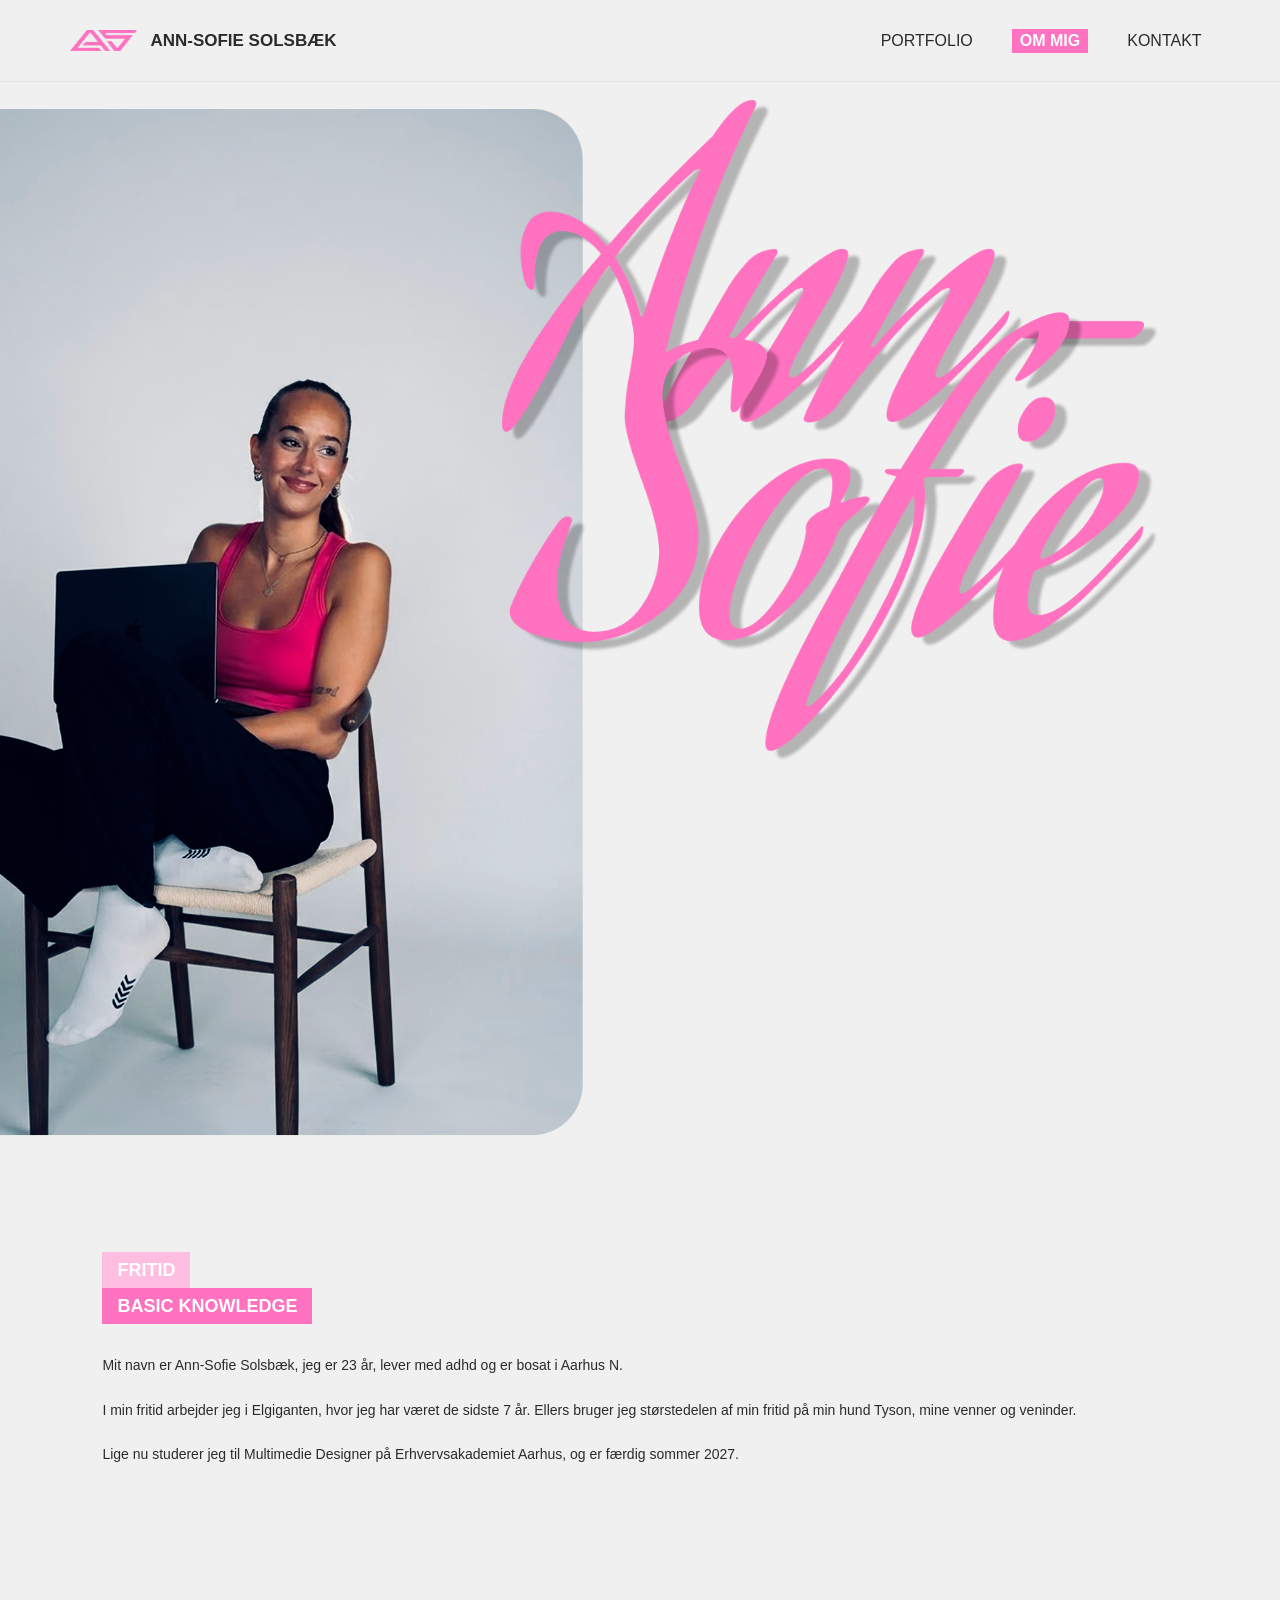
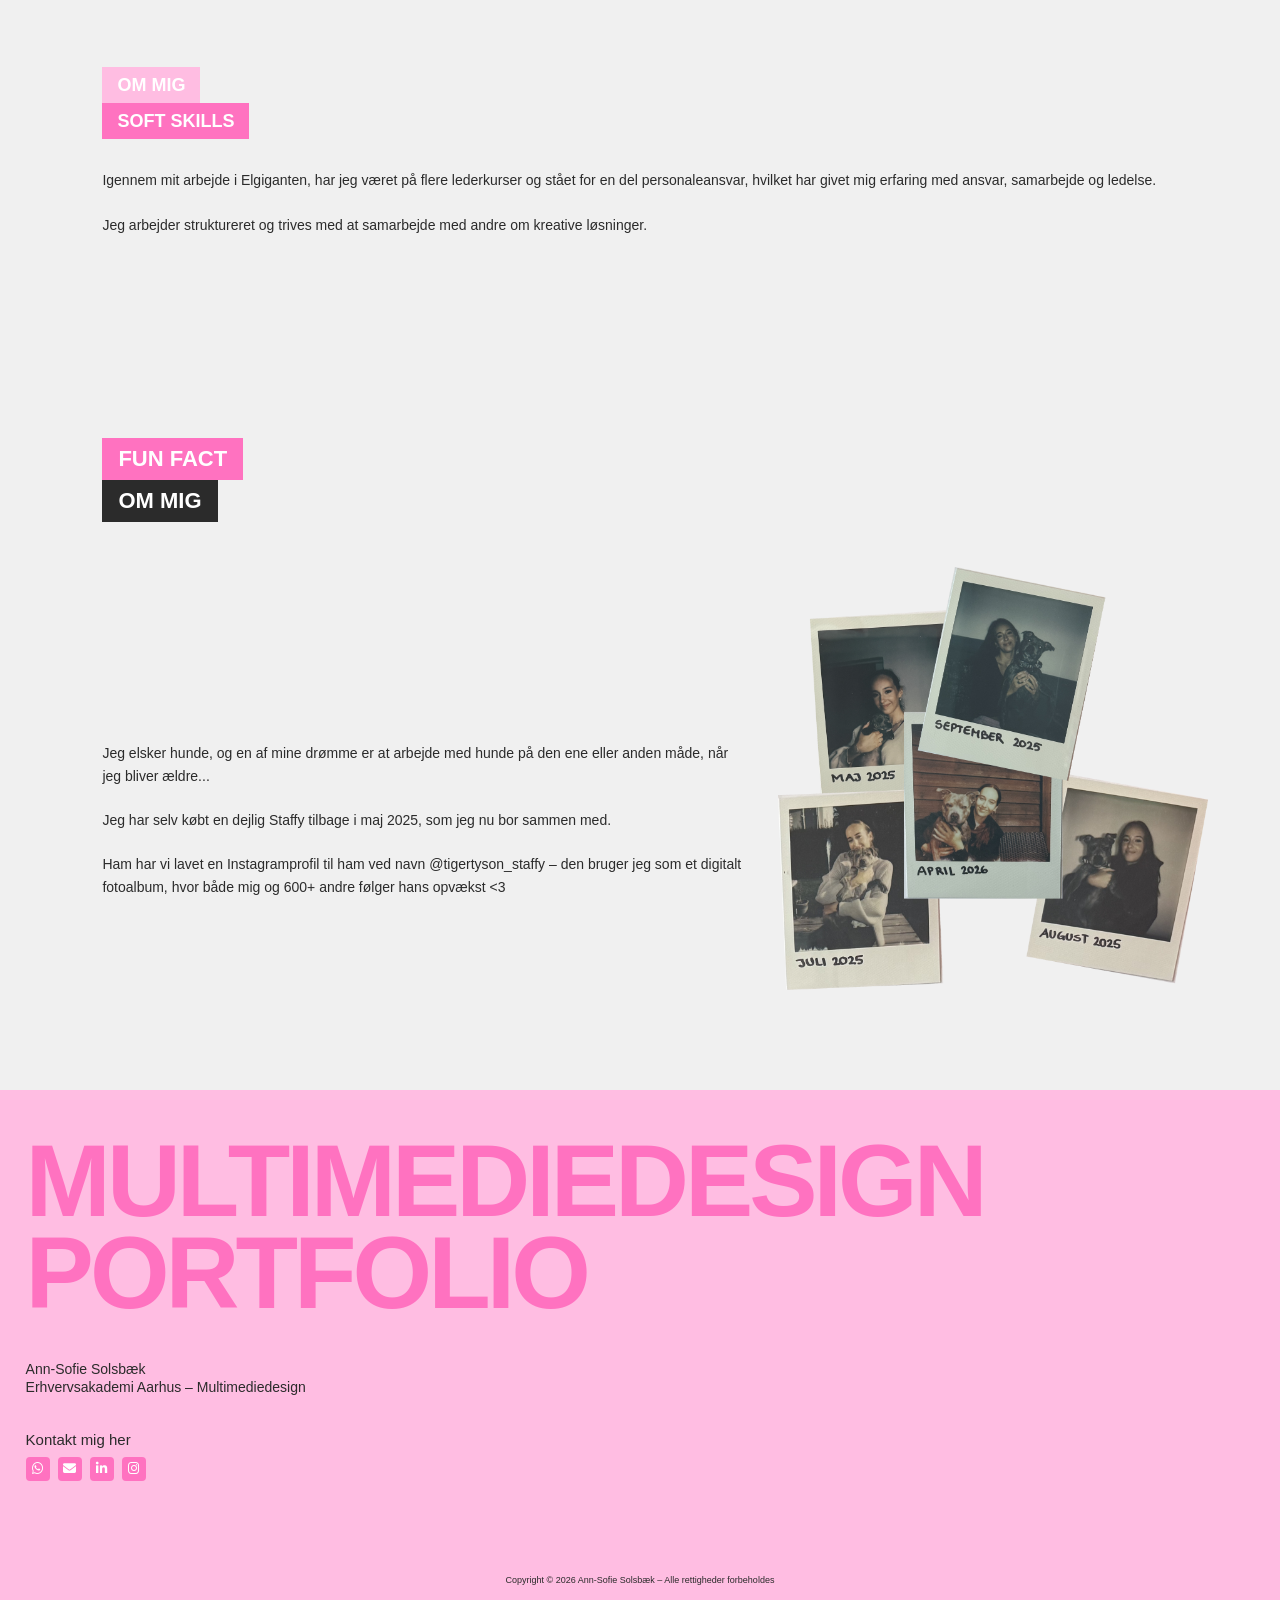
==== om-mig.html @ 179e870d "added code from sample code" ====
<!doctype html>
<html lang="da">
  <head>
    <meta charset="UTF-8" />

    <meta name="viewport" content="width=device-width, initial-scale=1.0" />

    <title>Om mig – Ann-Sofie Solsbæk</title>

    <!-- Font Awesome -->
    <link
      rel="stylesheet"
      href="https://cdnjs.cloudflare.com/ajax/libs/font-awesome/6.5.2/css/all.min.css"
    />

    <!-- CSS -->
    <link rel="stylesheet" href="css/style.css" />
  </head>

  <body>
    <!-- ==================================================
         NAVBAR
    ================================================== -->

    <header class="navbar">
      <!-- LOGO -->

      <a href="index.html" class="logo-container">
        <img src="img/logo.png" alt="Ann-Sofie Solsbæk logo" />

        <span> ANN-SOFIE SOLSBÆK </span>
      </a>

      <!-- NAVIGATION -->

      <nav class="nav-menu">
        <a href="portfolio.html" class="nav-link"> PORTFOLIO </a>

        <a href="om-mig.html" class="nav-link active"> OM MIG </a>

        <button class="nav-link" id="contactButton">KONTAKT</button>
      </nav>

      <!-- ==================================================
             KONTAKTBOKS
        ================================================== -->

      <div class="contact-box" id="contactBox">
        <a href="mailto:annsofiesolsbaek@gmail.dk">
          annsofiesolsbaek@gmail.dk
        </a>

        <div class="contact-icons">
          <!-- LINKEDIN -->

          <a href="#" target="_blank" aria-label="LinkedIn">
            <i class="fa-brands fa-linkedin-in"></i>
          </a>

          <!-- WHATSAPP -->

          <a href="#" target="_blank" aria-label="WhatsApp">
            <i class="fa-brands fa-whatsapp"></i>
          </a>

          <!-- LUK -->

          <button
            class="close-contact"
            id="closeContact"
            aria-label="Luk kontakt"
          >
            ×
          </button>
        </div>
      </div>
    </header>

    <main>
      <!-- ==================================================
             OM MIG HEADER
        ================================================== -->

      <section class="about-hero">
        <div class="about-hero-image">
          <img src="img/ommig.png" alt="Ann-Sofie Solsbæk" />
        </div>

        <div class="about-hero-image annsofie-image">
          <img src="img/annsofie.png" alt="Ann-Sofie Solsbæk" />
        </div>
      </section>

      <!-- ==================================================
             BASIC KNOWLEDGE
        ================================================== -->

      <section class="about-section basic-knowledge">
        <!-- OVERSKRIFT -->

        <div class="about-heading">
          <h2>FRITID</h2>

          <h3>BASIC KNOWLEDGE</h3>
        </div>

        <!-- TEKST -->

        <div class="about-text">
          <p>
            Mit navn er Ann-Sofie Solsbæk, jeg er 23 år, lever med adhd og er
            bosat i Aarhus N.
          </p>
          <p>
            I min fritid arbejder jeg i Elgiganten, hvor jeg har været de sidste
            7 år. Ellers bruger jeg størstedelen af min fritid på min hund
            Tyson, mine venner og veninder.
          </p>
          <p>
            Lige nu studerer jeg til Multimedie Designer på Erhvervsakademiet
            Aarhus, og er færdig sommer 2027.
          </p>
        </div>
      </section>

      <!-- ==================================================
             SOFT SKILLS
        ================================================== -->

      <section class="about-section soft-skills">
        <!-- OVERSKRIFT -->

        <div class="about-heading">
          <h2>OM MIG</h2>

          <h3>SOFT SKILLS</h3>
        </div>

        <!-- TEKST -->

        <div class="about-text">
          <p>
            Igennem mit arbejde i Elgiganten, har jeg været på flere lederkurser
            og stået for en del personaleansvar, hvilket har givet mig erfaring
            med ansvar, samarbejde og ledelse.
          </p>

          <p>
            Jeg arbejder struktureret og trives med at samarbejde med andre om
            kreative løsninger.
          </p>
        </div>
      </section>

      <!-- ==================================================
             FUN FACT
        ================================================== -->

      <section class="fun-fact">
        <!-- OVERSKRIFT -->

        <div class="fun-fact-heading">
          <h2>FUN FACT</h2>

          <h3>OM MIG</h3>
        </div>

        <div class="fun-fact-content">
          <div class="fun-fact-text">
            <p>
              Jeg elsker hunde, og en af mine drømme er at arbejde med hunde på
              den ene eller anden måde, når jeg bliver ældre...
            </p>

            <p>
              Jeg har selv købt en dejlig Staffy tilbage i maj 2025, som jeg nu
              bor sammen med.
            </p>

            <p>
              Ham har vi lavet en Instagramprofil til ham ved navn
              @tigertyson_staffy – den bruger jeg som et digitalt fotoalbum,
              hvor både mig og 600+ andre følger hans opvækst &lt;3
            </p>
          </div>

          <!-- TYSON BILLEDER -->

          <div class="fun-fact-image">
            <img src="img/tysonpol.png" alt="Tyson" />
          </div>
        </div>
      </section>
    </main>

    <!-- ==================================================
         FOOTER
    ================================================== -->

    <footer class="footer">
      <!-- FOOTER OVERSKRIFT -->

      <h2>
        MULTIMEDIEDESIGN<br />
        PORTFOLIO
      </h2>

      <!-- INFO -->

      <div class="footer-info">
        <p>Ann-Sofie Solsbæk</p>

        <p>Erhvervsakademi Aarhus – Multimediedesign</p>
      </div>

      <!-- KONTAKT -->

      <div class="footer-contact">
        <p>Kontakt mig her</p>

        <div class="footer-icons">
          <!-- WHATSAPP -->

          <a href="#" target="_blank" aria-label="WhatsApp">
            <i class="fa-brands fa-whatsapp"></i>
          </a>

          <!-- EMAIL -->

          <a href="mailto:annsofiesolsbaek@gmail.dk" aria-label="Gmail">
            <i class="fa-solid fa-envelope"></i>
          </a>

          <!-- LINKEDIN -->

          <a href="#" target="_blank" aria-label="LinkedIn">
            <i class="fa-brands fa-linkedin-in"></i>
          </a>

          <!-- INSTAGRAM -->

          <a href="#" target="_blank" aria-label="Instagram">
            <i class="fa-brands fa-instagram"></i>
          </a>
        </div>
      </div>

      <!-- COPYRIGHT -->

      <p class="copyright">
        Copyright © 2026 Ann-Sofie Solsbæk – Alle rettigheder forbeholdes
      </p>
    </footer>

    <script src="js/script.js"></script>
  </body>
</html>
---- css/style.css ----
/* ==================================================
   FARVER
================================================== */

:root {
  --grey: #f0f0f0;
  --dark: #2b2b2b;
  --pink: #ff72c0;
  --light-pink: #ffbde2;
}

/* ==================================================
   RESET
================================================== */

* {
  margin: 0;
  padding: 0;
  box-sizing: border-box;
}

html {
  scroll-behavior: smooth;
}

body {
  background-color: var(--grey);
  color: var(--dark);

  font-family: "Helvetica Neue", Arial, sans-serif;

  font-weight: 400;

  overflow-x: hidden;
}

img {
  display: block;
  max-width: 100%;
}

a {
  color: inherit;
  text-decoration: none;
}

button {
  font-family: inherit;
}

/* ==================================================
   NAVBAR
================================================== */

.navbar {
  position: sticky;
  top: 0;

  z-index: 1000;

  height: 82px;

  padding: 0 5.5%;

  background-color: var(--grey);

  display: flex;

  align-items: center;

  justify-content: space-between;

  border-bottom: 1px solid #e5e5e5;
}

/* Logo */

.logo-container {
  display: flex;

  align-items: center;

  gap: 13px;
}

.logo-container img {
  width: 67px;

  height: auto;
}

.logo-container span {
  font-size: 17px;

  font-weight: 700;
}

/* Navigation */

.nav-menu {
  display: flex;

  align-items: center;

  gap: 31px;
}

.nav-link {
  border: none;

  background: transparent;

  color: var(--dark);

  font-size: 16px;

  font-weight: 400;

  padding: 3px 8px;

  cursor: pointer;

  transition: 0.2s ease;
}

/* Hover */

.nav-link:hover {
  background-color: var(--pink);

  color: white;
}

/* Aktiv side */

.nav-link.active {
  background-color: var(--pink);

  color: white;

  font-weight: 700;
}

/* ==================================================
   KONTAKTBOKS
================================================== */

.contact-box {
  position: absolute;

  top: 82px;

  right: 5.5%;

  width: 450px;

  min-height: 74px;

  padding: 14px 20px;

  background-color: var(--pink);

  color: white;

  display: none;

  align-items: center;

  justify-content: space-between;
}

.contact-box.show {
  display: flex;
}

.contact-box > a {
  font-size: 16px;
}

.contact-icons {
  display: flex;

  align-items: center;

  gap: 10px;
}

.contact-icons a {
  width: 36px;

  height: 36px;

  background-color: white;

  color: var(--dark);

  border-radius: 5px;

  display: flex;

  align-items: center;

  justify-content: center;
}

.close-contact {
  background: transparent;

  border: none;

  color: white;

  font-size: 27px;

  cursor: pointer;

  line-height: 1;
}

/* ==================================================
   HERO
================================================== */

.hero {
  position: relative;
  min-height: 600px;
  background-color: #f0f0f0;
  margin: 0;
}

.hero-content {
  padding-left: 5.5%;
  padding-top: 85px;
}

/* HELLO */

.hero-title {
  display: flex;

  flex-direction: column;
}

.hero-thin {
  font-size: clamp(65px, 7vw, 115px);

  line-height: 0.95;

  font-weight: 300;

  letter-spacing: -4px;
}

.hero-bold {
  margin-top: 8px;

  font-size: clamp(65px, 7vw, 115px);

  line-height: 0.95;

  font-weight: 700;

  letter-spacing: -3px;
}

/* Tekst under overskriften */

.hero-info {
  margin-top: 50px;
}

.hero-info p:first-child {
  font-size: 14px;

  margin-bottom: 3px;
}

.hero-info p:last-child {
  font-size: 13px;
}

/* ==================================================
   ORGANISK OVERGANG
================================================== */

.hero-wave {
  width: 100%;
  line-height: 0;
  margin-top: -200px;
  padding: 0;
  position: relative;
  z-index: 2;
}

.hero-wave img {
  display: block;
  width: 100%;
  height: auto;
}

/* ==================================================
   INTRO
================================================== */

.projects-intro {
  background-color: white;

  text-align: center;

  padding: 70px 20px 60px;
}

.projects-intro h2 {
  font-size: clamp(27px, 3vw, 42px);

  line-height: 1.18;

  font-weight: 700;
}

.projects-intro h2 span {
  color: var(--pink);
}

/* ==================================================
   GENEREL PROJEKT
================================================== */

.project {
  background-color: white;

  width: 100%;
  max-width: none;

  margin: 0;

  padding: 50px 8% 110px;

  display: grid;

  grid-template-columns: 50% 50%;

  align-items: center;

  gap: 35px;
}

/* Projekttekst */

.project-content {
  position: relative;
  max-width: 440px;
}

.project-label {
  display: inline-block;

  background-color: var(--light-pink);

  color: white;

  padding: 9px 15px;

  font-size: 11px;

  font-weight: 700;

  margin-bottom: 0;

  position: relative;

  left: auto;
}

.project h3 {
  display: inline-block;

  background-color: var(--pink);

  color: white;

  padding: 9px 15px;

  font-size: 14px;

  font-weight: 700;

  margin-bottom: 28px;
}

.project p {
  font-size: 13px;
  line-height: 1.55;
  margin-bottom: 22px;
}

/* ==================================================
   CHARACTER DESIGN
================================================== */

.project-character {
  padding-top: 15px;
}

.character-images {
  display: flex;
  align-items: center;
  justify-content: center;
  gap: 0px;
  width: 100%;
}

.character-main {
  width: 48%;
}

.character-second {
  width: 57%;
  margin-left: 0px;
  margin-right: 19px;
}

/* ==================================================
   STORCENTER NORD
================================================== */

.project-nord {
  padding-top: 30px;
}

.nord-images {
  display: flex;

  justify-content: center;

  align-items: center;

  gap: 0;
}

.nord-images img {
  width: 50%;

  height: auto;

  object-fit: contain;
}

/* ==================================================
   OVARTACI
================================================== */

.project-ovartaci {
  padding-top: 45px;

  padding-bottom: 130px;
}

.ovartaci-image {
  display: flex;
  align-items: center;
  justify-content: center;
}

.ovartaci-image img {
  width: 65%;
  max-width: 360px;
  height: auto;
}

/* ==================================================
   VIL DU SE MERE
================================================== */

.more {
  background: linear-gradient(
    to bottom,
    #ffffff 0%,
    #ffffff 18%,
    #f8f8f8 45%,
    #f0f0f0 100%
  );

  text-align: center;

  padding: 100px 20px 110px;
}

.more h2 {
  font-size: clamp(38px, 4vw, 52px);

  font-weight: 700;

  margin-bottom: 38px;
}

.more h2 span {
  color: var(--pink);
}

/* Knapper */

.more-buttons {
  display: flex;

  justify-content: center;

  gap: 12px;
}

.more-buttons a {
  width: 210px;

  padding: 17px 25px;

  background-color: var(--pink);

  color: white;

  border-radius: 30px;

  font-size: 15px;

  font-weight: 700;

  transition: 0.2s ease;
}

.more-buttons a:hover {
  background-color: var(--dark);

  transform: translateY(-2px);
}

/* ==================================================
   FOOTER
================================================== */

.footer {
  min-height: 520px;

  position: relative;

  background-color: var(--light-pink);

  padding: 45px 2% 25px;

  display: flex;

  flex-direction: column;

  border-top: none;
}

.footer h2 {
  font-size: clamp(60px, 8vw, 115px);

  line-height: 0.9;

  font-weight: 700;

  color: var(--pink);

  letter-spacing: -4px;
}

.footer-info {
  margin-top: 40px;
}

.footer-info p {
  font-size: 14px;

  line-height: 1.3;
}

.footer-contact {
  margin-top: 35px;
}

.footer-contact > p {
  font-size: 15px;

  margin-bottom: 9px;
}

.footer-icons {
  display: flex;

  gap: 8px;
}

.footer-icons a {
  width: 24px;

  height: 24px;

  border-radius: 4px;

  display: flex;

  align-items: center;

  justify-content: center;

  background-color: var(--pink);

  color: white;

  font-size: 13px;

  transition: 0.2s ease;
}

.footer-icons a:hover {
  transform: translateY(-3px);

  background-color: var(--dark);
}

.copyright {
  margin-top: auto;

  text-align: center;

  font-size: 9px;
}

/* ==================================================
   TABLET
================================================== */

@media (max-width: 800px) {
  .navbar {
    padding: 0 4%;
  }

  .logo-container span {
    display: none;
  }

  .nav-menu {
    gap: 8px;
  }

  .nav-link {
    font-size: 13px;
  }

  .hero-content {
    padding-left: 5%;
  }

  .project {
    grid-template-columns: 1fr;

    gap: 40px;

    padding-left: 7%;

    padding-right: 7%;
  }

  .project-nord .project-content {
    order: 1;
  }

  .nord-images {
    order: 2;
  }

  .character-images {
    max-width: 600px;

    margin: 0 auto;
  }

  .ovartaci-image {
    justify-content: center;
  }

  .ovartaci-image img {
    width: 40%;
  }
}

/* ==================================================
   MOBIL
================================================== */

@media (max-width: 550px) {
  .navbar {
    height: 70px;
  }

  .logo-container img {
    width: 55px;
  }

  .nav-menu {
    gap: 3px;
  }

  .nav-link {
    font-size: 11px;

    padding: 4px 5px;
  }

  .contact-box {
    top: 70px;

    left: 5%;

    right: 5%;

    width: 90%;
  }

  .hero {
    min-height: 470px;
  }

  .hero-content {
    padding-top: 70px;
  }

  .hero-thin,
  .hero-bold {
    font-size: 57px;

    letter-spacing: -2px;
  }

  .hero-info {
    margin-top: 35px;
  }

  .hero-info p:last-child {
    max-width: 320px;
  }

  .projects {
    background-color: white;
    margin: 0;
    padding: 0 8% 110px;
  }

  .project {
    padding-top: 20px;

    padding-bottom: 80px;
  }

  .character-images {
    flex-direction: column;
  }

  .character-main,
  .character-second {
    width: 70%;
  }

  .nord-images {
    display: flex;
    justify-content: center;
    align-items: center;
    gap: 8px;
    width: 100%;
  }

  .nord-images img {
    width: 50%;
    height: auto;
    object-fit: contain;
  }

  .ovartaci-image img {
    width: 60%;
  }

  .more-buttons {
    flex-direction: column;

    align-items: center;
  }

  .footer {
    min-height: 400px;
  }

  .footer h2 {
    font-size: 48px;
  }
}

/* ==================================================
   KLIKBARE PROJEKTBILLEDER
================================================== */

.project-images img {
  cursor: pointer;

  transition: transform 0.2s ease;
}

.project-images img:hover {
  transform: scale(1.02);
}

/* ==================================================
   IMAGE LIGHTBOX
================================================== */

.image-lightbox {
  position: fixed;

  inset: 0;

  z-index: 2000;

  background-color: rgba(43, 43, 43, 0.9);

  display: none;

  align-items: center;

  justify-content: center;

  padding: 40px;
}

.image-lightbox.show {
  display: flex;
}

/* Det store billede */

.image-lightbox img {
  max-width: 90vw;

  max-height: 90vh;

  width: auto;

  height: auto;

  object-fit: contain;

  box-shadow: 0 10px 40px rgba(0, 0, 0, 0.25);
}

/* X */

.lightbox-close {
  position: absolute;

  top: 25px;

  right: 35px;

  border: none;

  background: transparent;

  color: white;

  font-size: 45px;

  font-weight: 300;

  line-height: 1;

  cursor: pointer;
}

.lightbox-close:hover {
  color: var(--pink);
}

/* ==================================================
   PORTFOLIO OVERSKRIFT
================================================== */

.portfolio-hero {
  background-color: var(--grey);

  padding: 85px 5.5% 70px;
}

.portfolio-title {
  display: flex;
  flex-direction: column;
  align-items: flex-start;
}

/* Stor overskrift */

.portfolio-title h1 {
  margin: 0;

  font-family: "Helvetica Neue", Arial, sans-serif;

  font-size: clamp(65px, 7vw, 115px);

  line-height: 0.95;

  font-weight: 300;

  letter-spacing: -4px;

  color: var(--dark);
}

/* Lyserød h2 */

.portfolio-title h2 {
  margin: 15px 0 0;

  font-family: "Helvetica Neue", Arial, sans-serif;

  font-size: clamp(25px, 3vw, 42px);

  line-height: 1;

  font-weight: 700;

  letter-spacing: -1.5px;

  color: var(--pink);
}

/* ==================================================
   PORTFOLIO CAROUSEL
================================================== */

.portfolio-carousel {
  background-color: var(--grey);

  width: 100%;

  padding: 20px 0 50px;

  display: flex;

  justify-content: center;
}

/* CAROUSEL VINDUE */

.carousel-window {
  position: relative;

  width: 100%;

  max-width: 1400px;

  overflow: hidden;

  padding: 0;
}

/* SELVE RÆKKEN */

.carousel-track {
  display: flex;

  align-items: center;

  transition: transform 0.5s ease;

  will-change: transform;
}

/* ==================================================
   SLIDES
================================================== */

.portfolio-card {
  min-width: 60%;

  flex-shrink: 0;

  display: flex;

  align-items: center;

  justify-content: center;

  padding: 30px 15px;

  transform: scale(0.72);

  transition: transform 0.5s ease;
}

/* MIDTERSTE BILLEDE */

.portfolio-card.active {
  transform: scale(1);
}

/* ==================================================
   BILLEDER
================================================== */

.portfolio-image {
  width: 100%;

  display: flex;

  align-items: center;

  justify-content: center;
}

.portfolio-image img {
  display: block;

  width: 100%;

  max-width: 820px;

  max-height: 600px;

  height: auto;

  object-fit: contain;

  cursor: pointer;
}

/* ==================================================
   PILE
================================================== */

.carousel-arrow {
  position: absolute;

  top: 50%;

  transform: translateY(-50%);

  z-index: 30;

  width: 45px;

  height: 45px;

  border: none;

  border-radius: 50%;

  background-color: var(--pink);

  color: white;

  font-size: 24px;

  cursor: pointer;

  display: flex;

  align-items: center;

  justify-content: center;

  transition:
    background-color 0.2s ease,
    transform 0.2s ease;
}

/* HOVER */

.carousel-arrow:hover {
  background-color: #f42a9a;

  transform: translateY(-50%) scale(1.08);
}

/* TÆT PÅ MIDTERBILLEDET */

.carousel-prev {
  left: 20%;
}

.carousel-next {
  right: 20%;
}

/* ==================================================
   PORTFOLIO MOBIL
================================================== */

@media (max-width: 800px) {
  .portfolio-carousel {
    gap: 10px;

    padding: 50px 3%;
  }

  .portfolio-card {
    grid-template-columns: 1fr;

    gap: 35px;

    padding: 20px 7%;
  }

  .portfolio-card-content {
    max-width: 500px;

    margin: 0 auto;

    text-align: center;
  }

  .portfolio-category,
  .portfolio-card h2 {
    margin-left: auto;

    margin-right: auto;
  }

  .portfolio-image img {
    max-width: 500px;
  }

  .carousel-arrow {
    width: 40px;

    height: 40px;

    font-size: 20px;
  }
}

@media (max-width: 550px) {
  .portfolio-hero {
    padding: 70px 5% 50px;
  }

  .portfolio-title h1 {
    font-size: 57px;
    letter-spacing: -2px;
  }

  .portfolio-title h2 {
    font-size: 25px;
    line-height: 1.05;
  }
}

.portfolio-carousel {
  padding: 0px 1% 35px;
}

.carousel-arrow {
  width: 35px;

  height: 35px;

  font-size: 18px;
}

.portfolio-card {
  padding: 15px 5% 30px;
}

.portfolio-card h2 {
  font-size: 18px;
}

.skills-list {
  grid-template-columns: 1fr;
}

/* ==================================================
   HARD SKILLS
================================================== */

.hard-skills {
  position: relative;
  width: 100%;
}

/* ------------------------------
   OVERGANG
------------------------------ */

.hard-skills-transition {
  width: 100%;
  height: 100px;

  line-height: 0;
  position: relative;
  z-index: 2;
}

.hard-skills-transition img {
  display: block;
  width: 100%;
  height: 100px;
}

/* ------------------------------
   HVID BOKS
------------------------------ */
.hard-skills-box {
  position: relative;
  width: 100%;
  min-height: 500px;
  background-color: white;
  overflow: visible;
  z-index: 3;
}

/* ------------------------------
   INDHOLD
------------------------------ */

.hard-skills-content {
  position: relative;

  width: 84%;
  max-width: 1200px;

  margin: 0 auto;

  padding-top: 0px;
  transform: translateY(-40px);
  padding-bottom: 100px;
}

/* ------------------------------
   OVERSKRIFT
------------------------------ */

.hard-skills-content h2 {
  margin: 0;

  font-size: clamp(70px, 9vw, 130px);

  line-height: 0.8;

  letter-spacing: -5px;

  font-weight: 700;

  color: var(--dark);
}

.hard-skills-content h2 span {
  color: var(--pink);
  font-weight: 300;
}

/* ------------------------------
   HARD SKILLS BILLEDE
------------------------------ */

.hardskills-image {
  display: block;

  width: 500px;
  max-width: 50%;

  height: auto;

  margin-top: 100px;
}

/* ------------------------------
   MIG VIDEO
------------------------------ */

.mig {
  position: absolute;

  right: 8%;
  bottom: 0;

  z-index: 5;
}

.mig video {
  display: block;

  width: 408px;
  height: auto;
}

/* ==================================================
   PORTFOLIO KATEGORIER
================================================== */

.portfolio-categories {
  display: flex;
  align-items: center;
  gap: 10px;

  margin-top: 150px;
}

.portfolio-category-dark,
.portfolio-category-light {
  display: inline-block;

  padding: 12px 20px;

  font-size: 12px;
  font-weight: 700;

  color: white;
}

/* Mørk pink først */

.portfolio-category-dark {
  background-color: var(--pink);
}

/* Lyserød bagefter */

.portfolio-category-light {
  background-color: var(--light-pink);
}

/* ==================================================
   CAROUSEL 2 – FRITID
================================================== */

.portfolio-carousel-2 {
  background-color: var(--grey);
  padding: 0 1% 80px;
}

/* VINDUE */

.carousel-window-2 {
  position: relative;
  width: 100%;
  max-width: 1400px;
  overflow: hidden;
}

/* RÆKKE */

.carousel-track-2 {
  display: flex;
  align-items: center;
  transition: transform 0.5s ease;
  will-change: transform;
}

/* KORT */

.portfolio-card-2 {
  min-width: 60%;
  flex-shrink: 0;

  display: flex;
  align-items: center;
  justify-content: center;

  padding: 15px 5% 30px;

  transform: scale(0.72);
  transition: transform 0.5s ease;
}

/* MIDTERSTE */

.portfolio-card-2.active {
  transform: scale(1);
}

/* BILLEDER */

.portfolio-card-2 .portfolio-image {
  width: 100%;

  display: flex;
  align-items: center;
  justify-content: center;
}

.portfolio-card-2 .portfolio-image img,
.portfolio-card-2 .portfolio-image video {
  display: block;

  width: 100%;
  max-width: 820px;
  max-height: 600px;

  height: auto;

  object-fit: contain;

  cursor: pointer;
}

/* VIDEO */

.portfolio-card-2 .portfolio-image video {
  pointer-events: none;
}

/* PILE */

.carousel-prev-2 {
  left: 20%;
}

.carousel-next-2 {
  right: 20%;
}

/* MOBIL */

@media (max-width: 800px) {
  .portfolio-carousel-2 {
    padding: 0 3% 60px;
  }

  .portfolio-card-2 {
    min-width: 60%;
    padding: 20px 7%;
  }
}

@media (max-width: 550px) {
  .portfolio-carousel-2 {
    padding-bottom: 50px;
  }

  .portfolio-card-2 {
    min-width: 80%;
  }
}

/* ==================================================
   KATEGORIER TIL CAROUSEL 2
================================================== */

.portfolio-categories-2 {
  display: flex;

  justify-content: flex-end;
  align-items: center;

  gap: 10px;

  width: 100%;

  margin-top: 100px;
  margin-bottom: 25px;

  padding-right: 5.5%;
}

/* ==================================================
   OM MIG – HEADER
================================================== */

.about-hero {
  background-color: var(--grey);

  min-height: 650px;

  padding: 0;

  display: grid;

  grid-template-columns: 70% 30%;

  align-items: end;

  overflow: hidden;
}

.about-hero-text {
  padding-bottom: 100px;
}

.about-hero-text h1 {
  margin: 0;

  font-size: clamp(65px, 7vw, 115px);

  line-height: 0.9;

  font-weight: 300;

  letter-spacing: -4px;

  color: var(--p);
}

.about-hero-text h2 {
  margin: 15px 0 0;

  font-size: clamp(25px, 3vw, 42px);

  line-height: 1;

  font-weight: 700;

  letter-spacing: -1.5px;

  color: var(--pink);
}

.about-hero-image {
  display: flex;

  justify-content: flex-start;

  align-items: flex-end;

  height: 100%;
}

.about-hero-image img {
  display: block;

  width: 80%;

  max-width: none;

  height: auto;
  transform: translateX(-15%);
}

/* ANNSOFIE-BILLEDE */

.annsofie-image {
  justify-content: flex-start;
}

.annsofie-image img {
  width: 230%;
  max-width: none;
  height: auto;
  transform: translate(-59%, -400px);
}

/* ==================================================
   OM MIG – GENERELLE SEKTIONER
================================================== */

.about-section {
  background-color: var(--grey);

  width: 100%;

  padding: 90px 8%;

  display: flex;

  flex-direction: column;

  align-items: flex-start;

  gap: 30px;
}

/* Overskriftsbokse */

.about-heading {
  display: flex;

  flex-direction: column;

  align-items: flex-start;
}

.about-heading h2,
.about-heading h3 {
  margin: 0;

  color: white;

  font-weight: 700;

  line-height: 1;
}

.about-heading h2 {
  background-color: var(--light-pink);

  padding: 9px 15px;

  font-size: 18px;
}

.about-heading h3 {
  background-color: var(--pink);

  padding: 9px 15px;

  font-size: 18px;
}

/* Brødtekst */

.about-text {
  width: 100%;

  max-width: none;
}

.about-text p {
  width: 100%;

  font-size: 14px;

  line-height: 1.6;

  margin: 0 0 22px;
}

/* ==================================================
   FUN FACT
================================================== */

.fun-fact {
  background-color: var(--grey);

  width: 100%;

  padding: 90px 8% 100px;
}

/* Overskrift */

.fun-fact-heading {
  display: flex;

  flex-direction: column;

  align-items: flex-start;

  margin-bottom: 45px;
}

.fun-fact-heading h2,
.fun-fact-heading h3 {
  margin: 0;

  color: white;

  font-weight: 700;

  line-height: 1;
}

.fun-fact-heading h2 {
  background-color: var(--pink);

  padding: 10px 16px;

  font-size: 22px;
}

.fun-fact-heading h3 {
  background-color: var(--dark);

  padding: 10px 16px;

  font-size: 22px;
}

/* Tekst + Tyson */

.fun-fact-content {
  width: 100%;

  display: grid;

  grid-template-columns: 60% 40%;

  align-items: end;

  gap: 30px;
}

.fun-fact-text {
  width: 100%;

  max-width: none;

  padding-bottom: 70px;
}

.fun-fact-text p {
  font-size: 14px;

  line-height: 1.6;

  margin: 0 0 22px;
}

.fun-fact-image {
  display: flex;

  justify-content: flex-end;

  align-items: flex-end;
}

.fun-fact-image img {
  display: block;

  width: 100%;

  max-width: 500px;

  height: auto;
}

/* ==================================================
   OM MIG – TABLET
================================================== */

@media (max-width: 800px) {
  .about-hero {
    min-height: 500px;
    grid-template-columns: 1fr 1fr;
    padding: 0;
  }

  .about-hero-text {
    padding-bottom: 70px;
  }

  .about-section {
    padding: 80px 7%;

    gap: 50px;
  }

  .fun-fact {
    padding-left: 7%;

    padding-right: 7%;
  }
}

/* ==================================================
   OM MIG – MOBIL
================================================== */

@media (max-width: 550px) {
  .about-hero {
    min-height: auto;
    grid-template-columns: 1fr;
    padding: 0;
  }

  .about-hero-image {
    order: 1;

    justify-content: flex-start;
  }

  .about-hero-image img {
    width: 90%;

    max-width: 450px;
  }

  .about-hero-box {
    order: 2;

    padding: 40px 8%;
  }

  .about-hero-box h1 {
    font-size: 28px;
  }

  .about-hero-box h2 {
    font-size: 19px;
  }

  .about-section {
    grid-template-columns: 1fr;

    gap: 35px;

    padding: 65px 8%;
  }

  .soft-skills .about-text {
    order: 2;
  }

  .soft-skills .about-heading {
    order: 1;

    align-items: flex-start;
  }

  .fun-fact {
    padding: 65px 8% 60px;
  }

  .fun-fact-content {
    grid-template-columns: 1fr;

    gap: 20px;
  }

  .fun-fact-text {
    padding-bottom: 20px;
  }

  .fun-fact-image {
    justify-content: center;
  }

  .fun-fact-image img {
    width: 90%;
  }
}
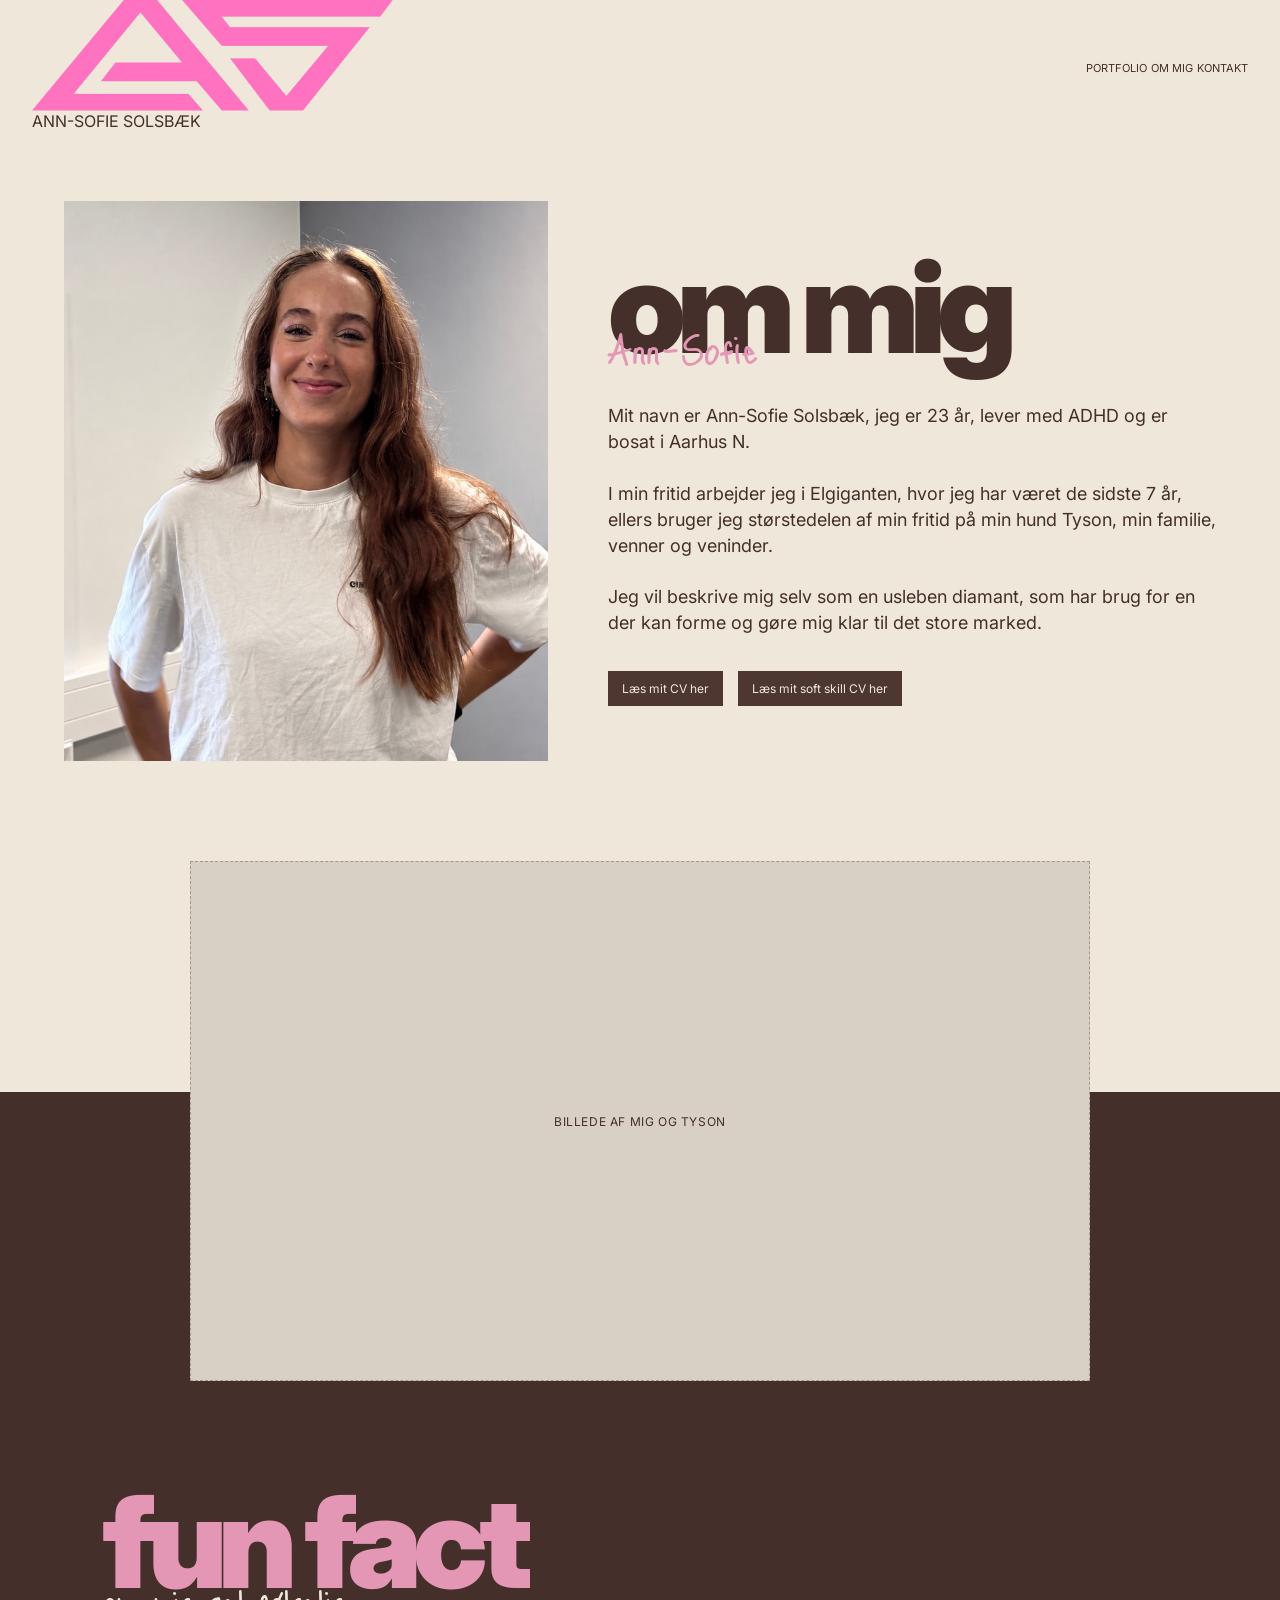
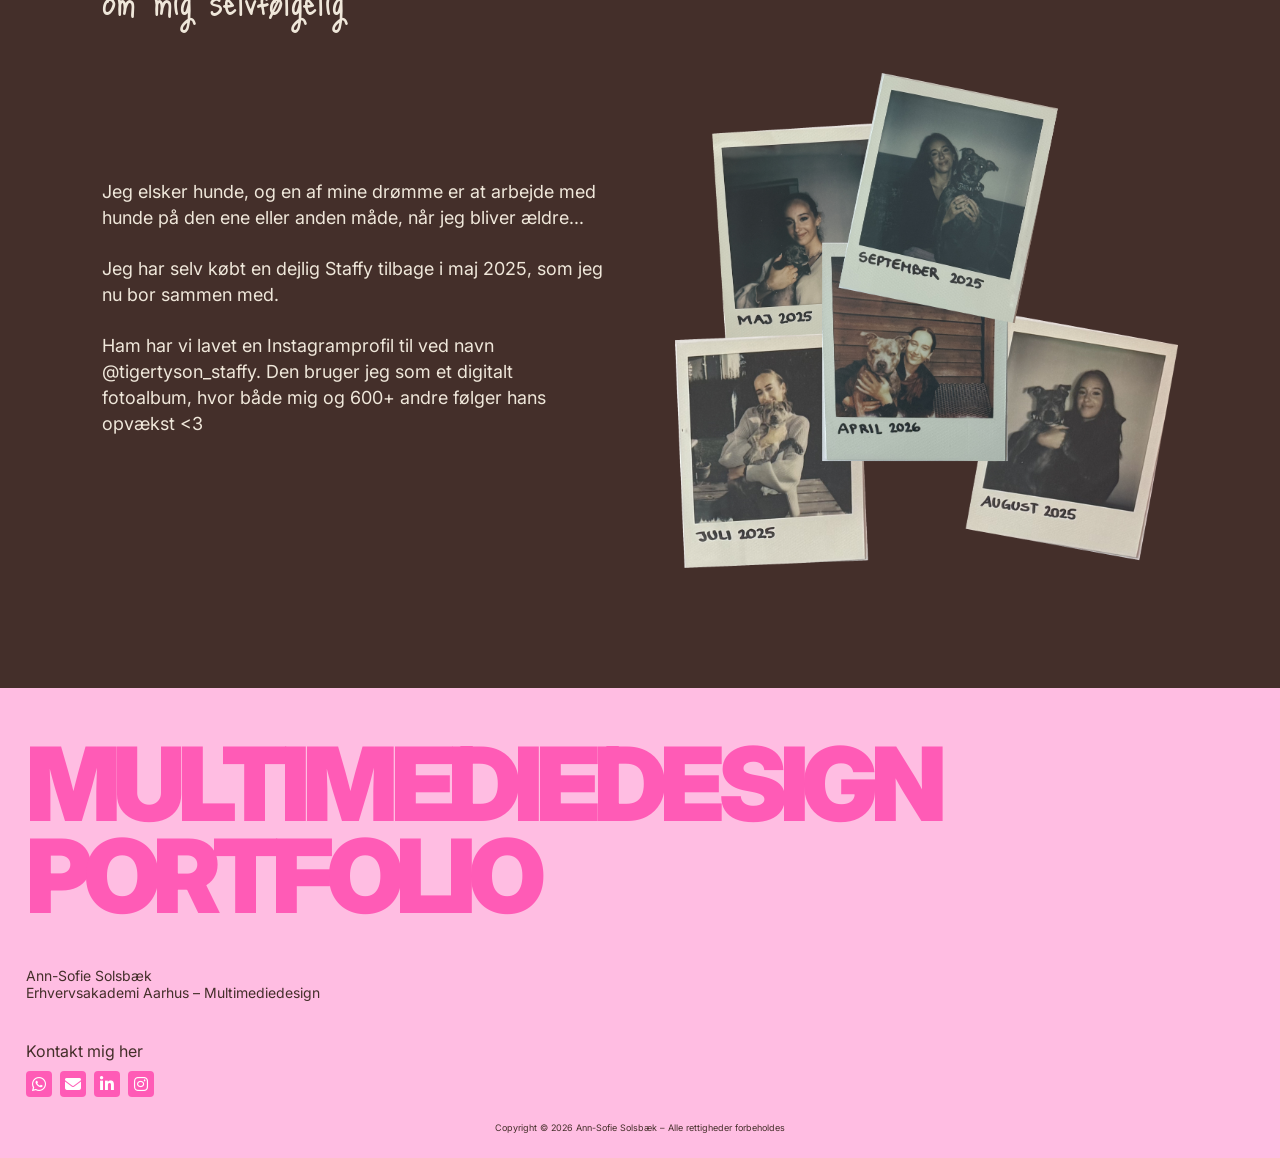
==== commit e9d44c4e: "nyt design" ====
--- a/om-mig.html
+++ b/om-mig.html
@@ -2,68 +2,47 @@
 <html lang="da">
   <head>
     <meta charset="UTF-8" />
-
     <meta name="viewport" content="width=device-width, initial-scale=1.0" />
 
     <title>Om mig – Ann-Sofie Solsbæk</title>
 
-    <!-- Font Awesome -->
+    <link rel="stylesheet" href="css/style.css" />
+
     <link
       rel="stylesheet"
       href="https://cdnjs.cloudflare.com/ajax/libs/font-awesome/6.5.2/css/all.min.css"
     />
-
-    <!-- CSS -->
-    <link rel="stylesheet" href="css/style.css" />
   </head>
 
-  <body>
-    <!-- ==================================================
-         NAVBAR
-    ================================================== -->
-
-    <header class="navbar">
-      <!-- LOGO -->
-
+  <body class="page-about">
+    <header class="navbar" id="navbar">
       <a href="index.html" class="logo-container">
         <img src="img/logo.png" alt="Ann-Sofie Solsbæk logo" />
-
-        <span> ANN-SOFIE SOLSBÆK </span>
+        <span>ANN-SOFIE SOLSBÆK</span>
       </a>
 
-      <!-- NAVIGATION -->
+      <nav class="nav-menu">
+        <a href="portfolio.html" class="nav-link">PORTFOLIO</a>
+        <a href="om-mig.html" class="nav-link active">OM MIG</a>
 
-      <nav class="nav-menu">
-        <a href="portfolio.html" class="nav-link"> PORTFOLIO </a>
-
-        <a href="om-mig.html" class="nav-link active"> OM MIG </a>
-
-        <button class="nav-link" id="contactButton">KONTAKT</button>
+        <button class="nav-link contact-button" id="contactButton">
+          KONTAKT
+        </button>
       </nav>
 
-      <!-- ==================================================
-             KONTAKTBOKS
-        ================================================== -->
-
       <div class="contact-box" id="contactBox">
-        <a href="mailto:annsofiesolsbaek@gmail.dk">
-          annsofiesolsbaek@gmail.dk
+        <a href="mailto:annsofiesolsbaek@gmail.com">
+          annsofiesolsbaek@gmail.com
         </a>
 
         <div class="contact-icons">
-          <!-- LINKEDIN -->
-
-          <a href="#" target="_blank" aria-label="LinkedIn">
+          <a href="#" aria-label="LinkedIn">
             <i class="fa-brands fa-linkedin-in"></i>
           </a>
 
-          <!-- WHATSAPP -->
-
-          <a href="#" target="_blank" aria-label="WhatsApp">
+          <a href="#" aria-label="WhatsApp">
             <i class="fa-brands fa-whatsapp"></i>
           </a>
-
-          <!-- LUK -->
 
           <button
             class="close-contact"
@@ -78,95 +57,68 @@
 
     <main>
       <!-- ==================================================
-             OM MIG HEADER
-        ================================================== -->
+           OM MIG INTRO
+      ================================================== -->
 
-      <section class="about-hero">
-        <div class="about-hero-image">
-          <img src="img/ommig.png" alt="Ann-Sofie Solsbæk" />
+      <section class="about-new-hero" data-nav-color="#EFE7DA">
+        <div class="about-new-image">
+          <img src="img/portrait.jpeg" alt="Portræt af Ann-Sofie" />
         </div>
 
-        <div class="about-hero-image annsofie-image">
-          <img src="img/annsofie.png" alt="Ann-Sofie Solsbæk" />
+        <div class="about-new-text">
+          <div class="about-title-wrap">
+            <span class="handwritten">Ann-Sofie</span>
+            <h1>om mig</h1>
+          </div>
+
+          <p>
+            Mit navn er Ann-Sofie Solsbæk, jeg er 23 år, lever med ADHD og er
+            bosat i Aarhus N.
+          </p>
+
+          <p>
+            I min fritid arbejder jeg i Elgiganten, hvor jeg har været de sidste
+            7 år, ellers bruger jeg størstedelen af min fritid på min hund
+            Tyson, min familie, venner og veninder.
+          </p>
+
+          <p>
+            Jeg vil beskrive mig selv som en usleben diamant, som har brug for
+            en der kan forme og gøre mig klar til det store marked.
+          </p>
+
+          <div class="about-buttons">
+            <a href="#" class="about-button"> Læs mit CV her </a>
+
+            <a href="#" class="about-button"> Læs mit soft skill CV her </a>
+          </div>
         </div>
       </section>
 
       <!-- ==================================================
-             BASIC KNOWLEDGE
-        ================================================== -->
+           BILLEDE
+      ================================================== -->
 
-      <section class="about-section basic-knowledge">
-        <!-- OVERSKRIFT -->
-
-        <div class="about-heading">
-          <h2>FRITID</h2>
-
-          <h3>BASIC KNOWLEDGE</h3>
-        </div>
-
-        <!-- TEKST -->
-
-        <div class="about-text">
-          <p>
-            Mit navn er Ann-Sofie Solsbæk, jeg er 23 år, lever med adhd og er
-            bosat i Aarhus N.
-          </p>
-          <p>
-            I min fritid arbejder jeg i Elgiganten, hvor jeg har været de sidste
-            7 år. Ellers bruger jeg størstedelen af min fritid på min hund
-            Tyson, mine venner og veninder.
-          </p>
-          <p>
-            Lige nu studerer jeg til Multimedie Designer på Erhvervsakademiet
-            Aarhus, og er færdig sommer 2027.
-          </p>
+      <section class="about-photo-section" data-nav-color="#EFE7DA">
+        <div class="about-big-photo">
+          <div class="placeholder large-placeholder">
+            BILLEDE AF MIG OG TYSON
+          </div>
         </div>
       </section>
 
       <!-- ==================================================
-             SOFT SKILLS
-        ================================================== -->
+           FUN FACT
+      ================================================== -->
 
-      <section class="about-section soft-skills">
-        <!-- OVERSKRIFT -->
-
-        <div class="about-heading">
-          <h2>OM MIG</h2>
-
-          <h3>SOFT SKILLS</h3>
+      <section class="about-funfact-new" data-nav-color="#442F2A">
+        <div class="about-funfact-title">
+          <h2>fun fact</h2>
+          <span class="handwritten">om mig selvfølgelig</span>
         </div>
 
-        <!-- TEKST -->
-
-        <div class="about-text">
-          <p>
-            Igennem mit arbejde i Elgiganten, har jeg været på flere lederkurser
-            og stået for en del personaleansvar, hvilket har givet mig erfaring
-            med ansvar, samarbejde og ledelse.
-          </p>
-
-          <p>
-            Jeg arbejder struktureret og trives med at samarbejde med andre om
-            kreative løsninger.
-          </p>
-        </div>
-      </section>
-
-      <!-- ==================================================
-             FUN FACT
-        ================================================== -->
-
-      <section class="fun-fact">
-        <!-- OVERSKRIFT -->
-
-        <div class="fun-fact-heading">
-          <h2>FUN FACT</h2>
-
-          <h3>OM MIG</h3>
-        </div>
-
-        <div class="fun-fact-content">
-          <div class="fun-fact-text">
+        <div class="about-funfact-grid">
+          <div class="about-funfact-text">
             <p>
               Jeg elsker hunde, og en af mine drømme er at arbejde med hunde på
               den ene eller anden måde, når jeg bliver ældre...
@@ -178,74 +130,51 @@
             </p>
 
             <p>
-              Ham har vi lavet en Instagramprofil til ham ved navn
-              @tigertyson_staffy – den bruger jeg som et digitalt fotoalbum,
-              hvor både mig og 600+ andre følger hans opvækst &lt;3
+              Ham har vi lavet en Instagramprofil til ved navn
+              @tigertyson_staffy. Den bruger jeg som et digitalt fotoalbum, hvor
+              både mig og 600+ andre følger hans opvækst &lt;3
             </p>
           </div>
 
-          <!-- TYSON BILLEDER -->
-
-          <div class="fun-fact-image">
-            <img src="img/tysonpol.png" alt="Tyson" />
+          <div class="about-funfact-image">
+            <img src="img/tysonpol.png" alt="Polaroidbilleder af Tyson" />
           </div>
         </div>
       </section>
     </main>
 
-    <!-- ==================================================
-         FOOTER
-    ================================================== -->
-
     <footer class="footer">
-      <!-- FOOTER OVERSKRIFT -->
-
       <h2>
         MULTIMEDIEDESIGN<br />
         PORTFOLIO
       </h2>
 
-      <!-- INFO -->
-
       <div class="footer-info">
         <p>Ann-Sofie Solsbæk</p>
-
         <p>Erhvervsakademi Aarhus – Multimediedesign</p>
       </div>
-
-      <!-- KONTAKT -->
 
       <div class="footer-contact">
         <p>Kontakt mig her</p>
 
         <div class="footer-icons">
-          <!-- WHATSAPP -->
-
-          <a href="#" target="_blank" aria-label="WhatsApp">
+          <a href="#" aria-label="WhatsApp">
             <i class="fa-brands fa-whatsapp"></i>
           </a>
 
-          <!-- EMAIL -->
-
-          <a href="mailto:annsofiesolsbaek@gmail.dk" aria-label="Gmail">
+          <a href="mailto:annsofiesolsbaek@gmail.com" aria-label="Email">
             <i class="fa-solid fa-envelope"></i>
           </a>
 
-          <!-- LINKEDIN -->
-
-          <a href="#" target="_blank" aria-label="LinkedIn">
+          <a href="#" aria-label="LinkedIn">
             <i class="fa-brands fa-linkedin-in"></i>
           </a>
 
-          <!-- INSTAGRAM -->
-
-          <a href="#" target="_blank" aria-label="Instagram">
+          <a href="#" aria-label="Instagram">
             <i class="fa-brands fa-instagram"></i>
           </a>
         </div>
       </div>
-
-      <!-- COPYRIGHT -->
 
       <p class="copyright">
         Copyright © 2026 Ann-Sofie Solsbæk – Alle rettigheder forbeholdes
--- a/css/style.css
+++ b/css/style.css
@@ -1,12 +1,28 @@
+/* ==================================================
+   GOOGLE FONTS
+================================================== */
+
+@import url("https://fonts.googleapis.com/css2?family=Inter:wght@400;700;900&family=Just+Me+Again+Down+Here&display=swap");
+
 /* ==================================================
    FARVER
 ================================================== */
 
 :root {
-  --grey: #f0f0f0;
-  --dark: #2b2b2b;
-  --pink: #ff72c0;
+  --brown: #442f2a;
+  --brown-box: #4f3731;
+  --brown-light: #61433c;
+
+  --beige: #efe7da;
+  --beige-box: #ebddcc;
+
+  --blue: #d3e3e0;
+  --blue-box: #c4dbd7;
+
+  --pink: #e497b5;
   --light-pink: #ffbde2;
+
+  --white: #ffffff;
 }
 
 /* ==================================================
@@ -24,12 +40,10 @@
 }
 
 body {
-  background-color: var(--grey);
-  color: var(--dark);
-
-  font-family: "Helvetica Neue", Arial, sans-serif;
-
+  font-family: "Inter", sans-serif;
   font-weight: 400;
+
+  color: var(--brown);
 
   overflow-x: hidden;
 }
@@ -45,7 +59,40 @@
 }
 
 button {
-  font-family: inherit;
+  font-family: "Inter", sans-serif;
+}
+
+/* ==================================================
+   TYPOGRAFI
+================================================== */
+
+/* Store overskrifter */
+
+.home-hero h1,
+.home-about-content h2,
+.section-heading-center h2,
+.home-projects-heading h2,
+.home-more a,
+.about-title-wrap h1,
+.about-funfact-title h2,
+.portfolio-new-title h1,
+.case-heading h2,
+.popup-project-title,
+.footer h2 {
+  font-family: "Inter", sans-serif;
+  font-weight: 900;
+  letter-spacing: -0.07em;
+}
+
+/* Dekorativ håndskrevet tekst */
+
+.handwritten,
+.home-hero-small-text,
+.home-signature,
+.portfolio-new-hero > p {
+  font-family: "Just Me Again Down Here", cursive;
+  font-weight: 400;
+  line-height: 1;
 }
 
 /* ==================================================
@@ -55,54 +102,30 @@
 .navbar {
   position: sticky;
   top: 0;
-
   z-index: 1000;
 
-  height: 82px;
-
-  padding: 0 5.5%;
-
-  background-color: var(--grey);
-
-  display: flex;
-
+  width: 100%;
+  min-height: 70px;
+
+  padding: 0 2.5%;
+
+  background-color: var(--beige);
+  color: var(--brown);
+
+  display: flex;
   align-items: center;
-
   justify-content: space-between;
 
-  border-bottom: 1px solid #e5e5e5;
-}
-
-/* Logo */
-
-.logo-container {
-  display: flex;
-
-  align-items: center;
-
-  gap: 13px;
-}
-
-.logo-container img {
-  width: 67px;
-
-  height: auto;
-}
-
-.logo-container span {
-  font-size: 17px;
-
-  font-weight: 700;
-}
-
-/* Navigation */
-
-.nav-menu {
-  display: flex;
-
-  align-items: center;
-
-  gap: 31px;
+  transition:
+    background-color 0.3s ease,
+    color 0.3s ease;
+}
+
+.logo-container,
+.logo-container span,
+.nav-menu,
+.nav-link {
+  color: inherit;
 }
 
 .nav-link {
@@ -110,35 +133,13 @@
 
   background: transparent;
 
-  color: var(--dark);
-
-  font-size: 16px;
-
-  font-weight: 400;
-
-  padding: 3px 8px;
+  font-size: 11px;
 
   cursor: pointer;
-
-  transition: 0.2s ease;
-}
-
-/* Hover */
+}
 
 .nav-link:hover {
-  background-color: var(--pink);
-
-  color: white;
-}
-
-/* Aktiv side */
-
-.nav-link.active {
-  background-color: var(--pink);
-
-  color: white;
-
-  font-weight: 700;
+  text-decoration: underline;
 }
 
 /* ==================================================
@@ -148,388 +149,1066 @@
 .contact-box {
   position: absolute;
 
-  top: 82px;
-
-  right: 5.5%;
-
-  width: 450px;
-
-  min-height: 74px;
-
-  padding: 14px 20px;
-
-  background-color: var(--pink);
-
-  color: white;
+  right: 2.5%;
+  top: 70px;
+
+  width: min(420px, 90vw);
+
+  padding: 18px;
 
   display: none;
-
   align-items: center;
-
   justify-content: space-between;
+
+  background: var(--brown-box);
+  color: var(--beige);
 }
 
 .contact-box.show {
   display: flex;
 }
 
-.contact-box > a {
-  font-size: 16px;
-}
-
 .contact-icons {
   display: flex;
-
   align-items: center;
 
-  gap: 10px;
+  gap: 8px;
 }
 
 .contact-icons a {
-  width: 36px;
-
-  height: 36px;
-
-  background-color: white;
-
-  color: var(--dark);
-
-  border-radius: 5px;
-
-  display: flex;
-
-  align-items: center;
-
-  justify-content: center;
-}
-
-.close-contact {
-  background: transparent;
-
-  border: none;
-
-  color: white;
-
-  font-size: 27px;
-
-  cursor: pointer;
-
-  line-height: 1;
-}
-
-/* ==================================================
-   HERO
-================================================== */
-
-.hero {
-  position: relative;
-  min-height: 600px;
-  background-color: #f0f0f0;
-  margin: 0;
-}
-
-.hero-content {
-  padding-left: 5.5%;
-  padding-top: 85px;
-}
-
-/* HELLO */
-
-.hero-title {
-  display: flex;
-
-  flex-direction: column;
-}
-
-.hero-thin {
-  font-size: clamp(65px, 7vw, 115px);
-
-  line-height: 0.95;
-
-  font-weight: 300;
-
-  letter-spacing: -4px;
-}
-
-.hero-bold {
-  margin-top: 8px;
-
-  font-size: clamp(65px, 7vw, 115px);
-
-  line-height: 0.95;
-
-  font-weight: 700;
-
-  letter-spacing: -3px;
-}
-
-/* Tekst under overskriften */
-
-.hero-info {
-  margin-top: 50px;
-}
-
-.hero-info p:first-child {
-  font-size: 14px;
-
-  margin-bottom: 3px;
-}
-
-.hero-info p:last-child {
-  font-size: 13px;
-}
-
-/* ==================================================
-   ORGANISK OVERGANG
-================================================== */
-
-.hero-wave {
-  width: 100%;
-  line-height: 0;
-  margin-top: -200px;
-  padding: 0;
-  position: relative;
-  z-index: 2;
-}
-
-.hero-wave img {
-  display: block;
-  width: 100%;
-  height: auto;
-}
-
-/* ==================================================
-   INTRO
-================================================== */
-
-.projects-intro {
-  background-color: white;
-
-  text-align: center;
-
-  padding: 70px 20px 60px;
-}
-
-.projects-intro h2 {
-  font-size: clamp(27px, 3vw, 42px);
-
-  line-height: 1.18;
-
-  font-weight: 700;
-}
-
-.projects-intro h2 span {
-  color: var(--pink);
-}
-
-/* ==================================================
-   GENEREL PROJEKT
-================================================== */
-
-.project {
-  background-color: white;
-
-  width: 100%;
-  max-width: none;
-
-  margin: 0;
-
-  padding: 50px 8% 110px;
-
-  display: grid;
-
-  grid-template-columns: 50% 50%;
-
-  align-items: center;
-
-  gap: 35px;
-}
-
-/* Projekttekst */
-
-.project-content {
-  position: relative;
-  max-width: 440px;
-}
-
-.project-label {
-  display: inline-block;
-
-  background-color: var(--light-pink);
-
-  color: white;
-
-  padding: 9px 15px;
-
-  font-size: 11px;
-
-  font-weight: 700;
-
-  margin-bottom: 0;
-
-  position: relative;
-
-  left: auto;
-}
-
-.project h3 {
-  display: inline-block;
-
-  background-color: var(--pink);
-
-  color: white;
-
-  padding: 9px 15px;
-
-  font-size: 14px;
-
-  font-weight: 700;
-
-  margin-bottom: 28px;
-}
-
-.project p {
-  font-size: 13px;
-  line-height: 1.55;
-  margin-bottom: 22px;
-}
-
-/* ==================================================
-   CHARACTER DESIGN
-================================================== */
-
-.project-character {
-  padding-top: 15px;
-}
-
-.character-images {
+  width: 32px;
+  height: 32px;
+
   display: flex;
   align-items: center;
   justify-content: center;
-  gap: 0px;
-  width: 100%;
-}
-
-.character-main {
-  width: 48%;
-}
-
-.character-second {
-  width: 57%;
-  margin-left: 0px;
-  margin-right: 19px;
-}
-
-/* ==================================================
-   STORCENTER NORD
-================================================== */
-
-.project-nord {
-  padding-top: 30px;
-}
-
-.nord-images {
-  display: flex;
-
-  justify-content: center;
-
-  align-items: center;
-
-  gap: 0;
-}
-
-.nord-images img {
-  width: 50%;
-
-  height: auto;
-
-  object-fit: contain;
-}
-
-/* ==================================================
-   OVARTACI
-================================================== */
-
-.project-ovartaci {
-  padding-top: 45px;
-
-  padding-bottom: 130px;
-}
-
-.ovartaci-image {
+
+  background: var(--beige);
+  color: var(--brown);
+}
+
+.close-contact {
+  border: none;
+
+  background: transparent;
+
+  color: inherit;
+
+  font-size: 25px;
+
+  cursor: pointer;
+}
+
+/* ==================================================
+   GENERELT
+================================================== */
+
+.handwritten {
+  font-size: 32px;
+}
+
+.placeholder {
+  width: 100%;
+  min-height: 220px;
+
+  background: rgba(255, 255, 255, 0.18);
+
+  border: 1px dashed rgba(68, 47, 42, 0.35);
+
   display: flex;
   align-items: center;
   justify-content: center;
-}
-
-.ovartaci-image img {
-  width: 65%;
-  max-width: 360px;
-  height: auto;
-}
-
-/* ==================================================
-   VIL DU SE MERE
-================================================== */
-
-.more {
+
+  text-align: center;
+
+  font-size: 12px;
+  letter-spacing: 0.05em;
+}
+
+.small-button,
+.project-button,
+.project-popup-button,
+.about-button {
+  display: inline-block;
+
+  border: none;
+
+  padding: 10px 14px;
+
+  background: var(--brown-box);
+  color: var(--beige);
+
+  font-size: 12px;
+
+  cursor: pointer;
+}
+
+/* ==================================================
+   FORSIDE HERO
+================================================== */
+
+.home-hero {
+  position: relative;
+
+  min-height: calc(100vh - 70px);
+  min-height: calc(100svh - 70px);
+
+  padding: 40px 2%;
+
+  background-color: var(--beige);
+
+  display: flex;
+  align-items: center;
+  justify-content: center;
+
+  overflow: hidden;
+}
+
+/* PORTFOLIO */
+
+.home-hero h1 {
+  width: 100%;
+
+  color: var(--pink);
+
+  font-family: "Inter", sans-serif;
+  font-size: clamp(150px, 23vw, 360px);
+  font-weight: 900;
+
+  letter-spacing: -0.07em;
+  line-height: 0.72;
+
+  text-align: center;
+
+  white-space: nowrap;
+}
+
+/* DEKORATIV TEKST ØVERST */
+
+.home-hero-small-text {
+  position: absolute;
+
+  top: 7%;
+  left: 8%;
+
+  z-index: 2;
+
+  font-family: "Just Me Again Down Here", cursive;
+  font-size: clamp(35px, 4vw, 65px);
+
+  line-height: 0.85;
+
+  transform: rotate(-8deg);
+}
+
+/* HILSEN */
+
+.home-signature {
+  position: absolute;
+
+  right: 8%;
+  bottom: 8%;
+
+  z-index: 2;
+
+  font-family: "Just Me Again Down Here", cursive;
+  font-size: clamp(35px, 4vw, 65px);
+
+  line-height: 1;
+
+  transform: rotate(-4deg);
+}
+
+/* ==================================================
+   FORSIDE - HEJ / OM MIG
+================================================== */
+
+.home-about {
+  min-height: 720px;
+
+  padding: 80px 7%;
+
+  background-color: var(--brown);
+  color: var(--beige);
+
+  display: grid;
+
+  grid-template-columns: 42% 1fr;
+
+  gap: 8%;
+
+  align-items: center;
+}
+
+/* BILLEDE */
+
+.home-about-image {
+  display: flex;
+  align-items: center;
+  justify-content: center;
+}
+
+.home-about-image img {
+  width: 100%;
+  max-width: 550px;
+
+  height: 560px;
+
+  object-fit: cover;
+}
+
+/* OVERSKRIFT */
+
+.home-about-content h2 {
+  margin-bottom: 40px;
+
+  color: var(--pink);
+
+  font-family: "Inter", sans-serif;
+  font-size: clamp(60px, 7vw, 110px);
+  font-weight: 900;
+
+  letter-spacing: -0.07em;
+  line-height: 0.9;
+}
+
+/* DEN LYSERE TEKST UNDER HEJ */
+
+.home-about-intro {
+  max-width: 650px;
+
+  font-family: "Inter", sans-serif;
+  font-weight: 300;
+}
+
+.home-about-intro p {
+  margin-bottom: 22px;
+
+  font-size: clamp(17px, 1.5vw, 22px);
+
+  line-height: 1.5;
+}
+
+.home-about-content .small-button {
+  margin-top: 25px;
+}
+
+/* ==================================================
+   FORSIDE - SKILLS
+================================================== */
+
+.home-skills {
+  min-height: 800px;
+
+  padding: 90px 7% 110px;
+
+  background-color: var(--blue);
+}
+
+/* HEADING */
+
+.section-heading-center {
+  margin-bottom: 50px;
+
+  text-align: center;
+}
+
+.section-heading-center h2 {
+  font-family: "Inter", sans-serif;
+  font-size: clamp(95px, 12vw, 180px);
+  font-weight: 900;
+
+  letter-spacing: -0.07em;
+  line-height: 0.75;
+}
+
+/* HARD VS SOFT */
+
+.section-heading-center .handwritten {
+  display: block;
+
+  margin-top: 20px;
+
+  color: var(--pink);
+
+  font-family: "Just Me Again Down Here", cursive;
+  font-size: clamp(40px, 4vw, 65px);
+
+  line-height: 1;
+
+  transform: none;
+}
+
+/* TO KOLONNER */
+
+.skills-grid {
+  width: 100%;
+  max-width: 1200px;
+
+  margin: 0 auto;
+
+  display: grid;
+
+  grid-template-columns: 1fr 1fr;
+
+  gap: 70px;
+
+  align-items: start;
+}
+
+.skill-column {
+  display: flex;
+
+  flex-direction: column;
+
+  align-items: center;
+}
+
+/* BILLEDBOKS */
+
+.skills-box {
+  width: 100%;
+
+  min-height: 280px;
+
+  padding: 15px;
+
+  background-color: transparent;
+
+  display: flex;
+
+  align-items: flex-start;
+  justify-content: center;
+}
+
+.skills-box img {
+  width: 100%;
+
+  max-height: 320px;
+
+  object-fit: contain;
+}
+
+/* TEKST UNDER BILLEDERNE */
+
+.skill-caption {
+  width: 100%;
+
+  margin-top: 15px;
+
+  color: var(--brown);
+
+  font-size: clamp(30px, 3vw, 48px);
+
+  text-align: center;
+
+  line-height: 1;
+}
+
+/* ==================================================
+   FORSIDE - PROJEKTER
+================================================== */
+
+.home-projects {
+  padding: 100px 7% 120px;
+
+  background-color: var(--brown);
+  color: var(--beige);
+}
+
+/* OVERSKRIFT */
+
+.home-projects-heading {
+  width: 100%;
+  max-width: 1250px;
+
+  margin: 0 auto 120px;
+
+  position: relative;
+
+  text-align: right;
+}
+
+.home-projects-heading h2 {
+  color: var(--pink);
+
+  font-family: "Inter", sans-serif;
+  font-size: clamp(55px, 7vw, 110px);
+  font-weight: 900;
+
+  letter-spacing: -0.07em;
+  line-height: 0.9;
+}
+
+/*
+   Denne span indeholder:
+   favorit
+   +
+   projekter
+*/
+
+.favorite-project-word {
+  position: relative;
+
+  display: inline-block;
+}
+
+/* FAVORIT */
+
+.favorite-project-word .handwritten {
+  position: absolute;
+
+  top: -0.75em;
+  left: 0.05em;
+
+  color: var(--beige);
+
+  font-family: "Just Me Again Down Here", cursive;
+  font-size: 0.55em;
+  font-weight: 400;
+
+  letter-spacing: 0;
+  line-height: 1;
+
+  transform: rotate(-4deg);
+}
+
+/* ==================================================
+   PROJEKTRÆKKER
+================================================== */
+
+.home-project-row {
+  width: 100%;
+  max-width: 1200px;
+
+  margin: 0 auto 130px;
+
+  display: grid;
+
+  grid-template-columns: 52% 1fr;
+
+  gap: 7%;
+
+  /*
+    VIGTIG:
+    Teksten starter ved toppen af billedet.
+  */
+  align-items: start;
+}
+
+/* BILLEDER */
+
+.home-project-image {
+  width: 100%;
+}
+
+.home-project-image img {
+  width: 100%;
+
+  max-height: 520px;
+
+  object-fit: contain;
+
+  margin: 0;
+}
+
+/* DE TO PLAKATER */
+
+.project-posters {
+  display: grid;
+
+  grid-template-columns: 1fr 1fr;
+
+  gap: 25px;
+
+  align-items: start;
+}
+
+.project-posters img {
+  width: 100%;
+
+  max-height: 520px;
+
+  object-fit: contain;
+}
+
+/* TEKST */
+
+.home-project-text {
+  align-self: start;
+
+  padding-top: 0;
+}
+
+.home-project-text h3 {
+  margin: 0 0 25px;
+
+  color: var(--beige);
+
+  font-family: "Inter", sans-serif;
+  font-size: clamp(30px, 3vw, 48px);
+  font-weight: 900;
+
+  letter-spacing: -0.07em;
+  line-height: 1;
+}
+
+.home-project-text p {
+  margin-bottom: 18px;
+
+  font-size: 16px;
+
+  line-height: 1.55;
+}
+
+.home-project-text .project-button {
+  margin-top: 20px;
+}
+
+/* ==================================================
+   FORSIDE - NEDERSTE BLÅ SECTION
+================================================== */
+
+.home-more {
+  min-height: 800px;
+
+  padding: 160px 20px;
+
+  background-color: var(--blue);
+
+  display: flex;
+
+  flex-direction: column;
+
+  align-items: center;
+  justify-content: center;
+
+  text-align: center;
+}
+
+/* DEKORATIV TEKST */
+
+.home-more .handwritten {
+  margin-bottom: 20px;
+
+  color: var(--pink);
+
+  font-size: clamp(40px, 4vw, 65px);
+}
+
+/* PORTFOLIO + OM MIG */
+
+.home-more a {
+  font-family: "Inter", sans-serif;
+
+  font-size: clamp(90px, 12vw, 180px);
+  font-weight: 900;
+
+  letter-spacing: -0.07em;
+  line-height: 0.82;
+}
+
+.home-more a:hover {
+  color: var(--pink);
+}
+
+/* ==================================================
+   OM MIG - HERO
+================================================== */
+
+.about-new-hero {
+  min-height: 680px;
+
+  background: var(--beige);
+
+  padding: 70px 5%;
+
+  display: grid;
+
+  grid-template-columns: 42% 1fr;
+
+  gap: 60px;
+
+  align-items: center;
+}
+
+.about-new-image img {
+  width: 100%;
+
+  max-height: 560px;
+
+  object-fit: cover;
+}
+
+.about-title-wrap {
+  position: relative;
+
+  margin-bottom: 45px;
+}
+
+.about-title-wrap h1 {
+  font-size: clamp(75px, 10vw, 150px);
+
+  line-height: 0.8;
+}
+
+.about-title-wrap .handwritten {
+  position: absolute;
+
+  left: 0;
+  bottom: -15px;
+
+  color: var(--pink);
+
+  font-size: clamp(35px, 4vw, 60px);
+}
+
+.about-new-text p {
+  max-width: 650px;
+
+  margin-bottom: 25px;
+
+  font-size: 18px;
+
+  line-height: 1.45;
+}
+
+.about-buttons {
+  margin-top: 35px;
+
+  display: flex;
+
+  gap: 15px;
+
+  flex-wrap: wrap;
+}
+
+/* ==================================================
+   OM MIG - BILLEDEOVERGANG
+================================================== */
+
+.about-photo-section {
+  min-height: 540px;
+
   background: linear-gradient(
     to bottom,
-    #ffffff 0%,
-    #ffffff 18%,
-    #f8f8f8 45%,
-    #f0f0f0 100%
+    var(--beige) 0%,
+    var(--beige) 45%,
+    var(--brown) 45%,
+    var(--brown) 100%
   );
 
+  padding: 30px 14%;
+}
+
+.about-big-photo {
+  max-width: 900px;
+
+  margin: 0 auto;
+}
+
+.large-placeholder {
+  min-height: 520px;
+
+  background: #d8d0c5;
+}
+
+/* ==================================================
+   OM MIG - FUN FACT
+================================================== */
+
+.about-funfact-new {
+  background: var(--brown);
+  color: var(--beige);
+
+  padding: 80px 8% 120px;
+}
+
+.about-funfact-title {
+  position: relative;
+
+  margin-bottom: 80px;
+}
+
+.about-funfact-title h2 {
+  color: var(--pink);
+
+  font-size: clamp(70px, 10vw, 145px);
+
+  line-height: 0.8;
+}
+
+.about-funfact-title .handwritten {
+  position: absolute;
+
+  left: 0;
+  bottom: -30px;
+
+  font-size: 45px;
+}
+
+.about-funfact-grid {
+  display: grid;
+
+  grid-template-columns: 1fr 1fr;
+
+  gap: 70px;
+
+  align-items: center;
+}
+
+.about-funfact-text p {
+  margin-bottom: 25px;
+
+  font-size: 18px;
+
+  line-height: 1.45;
+}
+
+/* ==================================================
+   PORTFOLIO HERO
+================================================== */
+
+.portfolio-new-hero {
+  min-height: 650px;
+
+  position: relative;
+
+  background: var(--brown);
+  color: var(--beige);
+
+  padding: 80px 3%;
+
+  overflow: hidden;
+}
+
+.portfolio-new-title {
+  position: relative;
+
+  z-index: 2;
+}
+
+.portfolio-new-title span {
+  display: block;
+
+  color: var(--pink);
+
+  font-family: "Inter", sans-serif;
+
+  font-size: clamp(45px, 7vw, 100px);
+
+  font-weight: 900;
+
+  letter-spacing: -0.07em;
+
+  transform: translateY(20px);
+}
+
+.portfolio-new-title h1 {
+  color: var(--pink);
+
+  font-size: clamp(110px, 20vw, 300px);
+
+  line-height: 0.7;
+}
+
+.portfolio-new-hero > p {
+  position: absolute;
+
+  right: 8%;
+  bottom: 180px;
+
+  text-align: right;
+
+  font-size: 30px;
+}
+
+/* ==================================================
+   PORTFOLIO NAVIGATIONSBOKS
+================================================== */
+
+.portfolio-anchor-box {
+  position: absolute;
+
+  bottom: 30px;
+  left: 5%;
+  right: 5%;
+
+  padding: 25px;
+
+  background: var(--brown-box);
+
+  display: grid;
+
+  grid-template-columns: repeat(3, 1fr);
+
+  gap: 18px;
+
+  border-radius: 25px;
+}
+
+.portfolio-anchor-box a {
   text-align: center;
 
-  padding: 100px 20px 110px;
-}
-
-.more h2 {
-  font-size: clamp(38px, 4vw, 52px);
-
-  font-weight: 700;
-
-  margin-bottom: 38px;
-}
-
-.more h2 span {
+  font-size: 12px;
+}
+
+.portfolio-anchor-box a:hover {
   color: var(--pink);
 }
 
-/* Knapper */
-
-.more-buttons {
-  display: flex;
-
+/* ==================================================
+   PORTFOLIO CASES
+================================================== */
+
+.case-section {
+  min-height: 650px;
+
+  padding: 65px 4% 90px;
+}
+
+.case-blue {
+  background: var(--blue);
+  color: var(--brown);
+}
+
+.case-pink {
+  background: var(--pink);
+  color: var(--brown);
+}
+
+.case-brown {
+  background: var(--brown);
+  color: var(--beige);
+}
+
+.case-beige {
+  background: var(--beige);
+  color: var(--brown);
+}
+
+/* ==================================================
+   CASE OVERSKRIFTER
+================================================== */
+
+.case-heading {
+  position: relative;
+
+  margin-bottom: 55px;
+}
+
+.case-heading h2 {
+  font-size: clamp(55px, 8vw, 120px);
+
+  line-height: 0.8;
+}
+
+.case-heading .handwritten {
+  position: absolute;
+
+  left: 48%;
+  bottom: -20px;
+
+  color: var(--pink);
+
+  font-size: clamp(30px, 3vw, 50px);
+}
+
+.case-heading-right .handwritten {
+  left: auto;
+  right: 5%;
+}
+
+/* ==================================================
+   CASE GRID
+================================================== */
+
+.case-grid {
+  display: grid;
+
+  grid-template-columns: 1fr 1fr;
+
+  gap: 60px;
+
+  align-items: center;
+}
+
+.reverse-grid .case-text {
+  order: 1;
+}
+
+.reverse-grid .case-media {
+  order: 2;
+}
+
+.case-text p,
+.case-text-full p {
+  margin-bottom: 18px;
+
+  font-size: 15px;
+
+  line-height: 1.5;
+}
+
+.case-text-full {
+  max-width: 1200px;
+
+  margin: 0 auto 40px;
+}
+
+.case-media {
+  width: 100%;
+}
+
+.two-images {
+  display: grid;
+
+  grid-template-columns: 1fr 1fr;
+
+  gap: 20px;
+}
+
+.case-image-tall {
+  min-height: 420px;
+}
+
+.case-image-wide {
+  min-height: 350px;
+}
+
+.case-real-image {
+  width: 100%;
+
+  max-height: 450px;
+
+  object-fit: contain;
+}
+
+.case-poster {
+  max-height: 430px;
+}
+
+/* ==================================================
+   CASE KNAPPER
+================================================== */
+
+.case-buttons {
+  display: flex;
+
+  gap: 12px;
+
+  flex-wrap: wrap;
+
+  margin-top: 30px;
+}
+
+.case-pink .project-popup-button {
+  background: var(--light-pink);
+  color: var(--brown);
+}
+
+.case-blue .project-popup-button {
+  background: var(--blue-box);
+  color: var(--brown);
+}
+
+.case-beige .project-popup-button {
+  background: var(--beige-box);
+  color: var(--brown);
+}
+
+.case-brown .project-popup-button {
+  background: var(--brown-box);
+  color: var(--beige);
+}
+
+/* ==================================================
+   INSTAGRAM GRID
+================================================== */
+
+.instagram-grid {
+  display: grid;
+
+  grid-template-columns: repeat(5, 1fr);
+
+  gap: 15px;
+}
+
+/* ==================================================
+   POPUP
+================================================== */
+
+.project-popup {
+  position: fixed;
+
+  inset: 0;
+
+  z-index: 3000;
+
+  display: none;
+
+  align-items: center;
   justify-content: center;
 
-  gap: 12px;
-}
-
-.more-buttons a {
-  width: 210px;
-
-  padding: 17px 25px;
-
-  background-color: var(--pink);
-
-  color: white;
-
-  border-radius: 30px;
-
-  font-size: 15px;
-
-  font-weight: 700;
-
-  transition: 0.2s ease;
-}
-
-.more-buttons a:hover {
-  background-color: var(--dark);
-
-  transform: translateY(-2px);
+  background: rgba(30, 20, 18, 0.7);
+
+  padding: 30px;
+}
+
+.project-popup.show {
+  display: flex;
+}
+
+.project-popup-box {
+  position: relative;
+
+  width: min(1100px, 95vw);
+
+  max-height: 88vh;
+
+  overflow-y: auto;
+
+  padding: 70px 8%;
+
+  background: var(--beige);
+  color: var(--brown);
+}
+
+.popup-close {
+  position: absolute;
+
+  top: 20px;
+  right: 25px;
+
+  border: none;
+
+  background: transparent;
+
+  font-size: 40px;
+
+  cursor: pointer;
+}
+
+.popup-project-title {
+  margin-bottom: 25px;
+
+  font-size: clamp(45px, 7vw, 100px);
+
+  line-height: 0.9;
+}
+
+.popup-project-text {
+  max-width: 800px;
+
+  margin-bottom: 35px;
+
+  line-height: 1.5;
+}
+
+.popup-placeholder {
+  min-height: 400px;
+
+  background: var(--beige-box);
 }
 
 /* ==================================================
@@ -537,51 +1216,39 @@
 ================================================== */
 
 .footer {
-  min-height: 520px;
-
-  position: relative;
-
-  background-color: var(--light-pink);
-
-  padding: 45px 2% 25px;
+  min-height: 470px;
+
+  background: var(--light-pink);
+
+  padding: 50px 2% 25px;
 
   display: flex;
 
   flex-direction: column;
-
-  border-top: none;
 }
 
 .footer h2 {
-  font-size: clamp(60px, 8vw, 115px);
+  color: #ff5bb6;
+
+  font-size: clamp(55px, 8vw, 115px);
 
   line-height: 0.9;
-
-  font-weight: 700;
-
-  color: var(--pink);
-
-  letter-spacing: -4px;
 }
 
 .footer-info {
-  margin-top: 40px;
+  margin-top: 45px;
 }
 
 .footer-info p {
   font-size: 14px;
-
-  line-height: 1.3;
 }
 
 .footer-contact {
-  margin-top: 35px;
+  margin-top: 40px;
 }
 
 .footer-contact > p {
-  font-size: 15px;
-
-  margin-bottom: 9px;
+  margin-bottom: 10px;
 }
 
 .footer-icons {
@@ -591,31 +1258,18 @@
 }
 
 .footer-icons a {
-  width: 24px;
-
-  height: 24px;
+  width: 26px;
+  height: 26px;
+
+  display: flex;
+
+  align-items: center;
+  justify-content: center;
+
+  background: #ff5bb6;
+  color: white;
 
   border-radius: 4px;
-
-  display: flex;
-
-  align-items: center;
-
-  justify-content: center;
-
-  background-color: var(--pink);
-
-  color: white;
-
-  font-size: 13px;
-
-  transition: 0.2s ease;
-}
-
-.footer-icons a:hover {
-  transform: translateY(-3px);
-
-  background-color: var(--dark);
 }
 
 .copyright {
@@ -630,1197 +1284,184 @@
    TABLET
 ================================================== */
 
-@media (max-width: 800px) {
+@media (max-width: 900px) {
+  .home-about,
+  .home-project-row,
+  .about-new-hero,
+  .about-funfact-grid,
+  .case-grid {
+    grid-template-columns: 1fr;
+  }
+
+  .home-project-row.reverse .home-project-text,
+  .home-project-row.reverse .home-project-image,
+  .reverse-grid .case-text,
+  .reverse-grid .case-media {
+    order: initial;
+  }
+
+  .skills-grid {
+    grid-template-columns: 1fr;
+  }
+
+  .portfolio-anchor-box {
+    grid-template-columns: repeat(2, 1fr);
+  }
+
+  .instagram-grid {
+    grid-template-columns: repeat(3, 1fr);
+  }
+
+  .case-heading .handwritten {
+    position: static;
+
+    display: block;
+
+    margin-top: 10px;
+  }
+
+  .about-photo-section {
+    padding-left: 7%;
+    padding-right: 7%;
+  }
+}
+
+/* ==================================================
+   MOBIL
+================================================== */
+
+@media (max-width: 600px) {
   .navbar {
-    padding: 0 4%;
+    min-height: 60px;
   }
 
   .logo-container span {
     display: none;
   }
 
+  .logo-container img {
+    width: 40px;
+  }
+
   .nav-menu {
     gap: 8px;
   }
 
   .nav-link {
-    font-size: 13px;
-  }
-
-  .hero-content {
-    padding-left: 5%;
-  }
-
-  .project {
+    font-size: 9px;
+  }
+
+  .contact-box {
+    top: 60px;
+  }
+
+  /* FORSIDE HERO */
+
+  .home-hero {
+    min-height: 430px;
+  }
+
+  .home-hero h1 {
+    margin-top: 90px;
+
+    font-size: 90px;
+
+    letter-spacing: -0.07em;
+  }
+
+  /* GENEREL PADDING */
+
+  .home-about,
+  .home-skills,
+  .home-projects,
+  .about-new-hero,
+  .about-funfact-new,
+  .case-section {
+    padding-left: 6%;
+    padding-right: 6%;
+  }
+
+  .home-about-content h2 {
+    font-size: 50px;
+  }
+
+  .home-projects-heading h2 {
+    font-size: 38px;
+  }
+
+  .home-more a {
+    font-size: 60px;
+  }
+
+  /* OM MIG */
+
+  .about-title-wrap h1 {
+    font-size: 70px;
+  }
+
+  .about-new-text p,
+  .about-funfact-text p {
+    font-size: 15px;
+  }
+
+  /* PORTFOLIO */
+
+  .portfolio-new-hero {
+    min-height: 560px;
+  }
+
+  .portfolio-new-title span {
+    font-size: 40px;
+  }
+
+  .portfolio-new-title h1 {
+    font-size: 95px;
+
+    letter-spacing: -0.07em;
+  }
+
+  .portfolio-new-hero > p {
+    position: static;
+
+    margin-top: 60px;
+
+    text-align: left;
+  }
+
+  .portfolio-anchor-box {
+    grid-template-columns: 1fr 1fr;
+
+    font-size: 10px;
+  }
+
+  /* CASES */
+
+  .case-heading h2 {
+    font-size: 55px;
+
+    letter-spacing: -0.07em;
+  }
+
+  .two-images,
+  .image-row {
     grid-template-columns: 1fr;
-
-    gap: 40px;
-
-    padding-left: 7%;
-
-    padding-right: 7%;
-  }
-
-  .project-nord .project-content {
-    order: 1;
-  }
-
-  .nord-images {
-    order: 2;
-  }
-
-  .character-images {
-    max-width: 600px;
-
-    margin: 0 auto;
-  }
-
-  .ovartaci-image {
-    justify-content: center;
-  }
-
-  .ovartaci-image img {
-    width: 40%;
-  }
-}
-
-/* ==================================================
-   MOBIL
-================================================== */
-
-@media (max-width: 550px) {
-  .navbar {
-    height: 70px;
-  }
-
-  .logo-container img {
-    width: 55px;
-  }
-
-  .nav-menu {
-    gap: 3px;
-  }
-
-  .nav-link {
-    font-size: 11px;
-
-    padding: 4px 5px;
-  }
-
-  .contact-box {
-    top: 70px;
-
-    left: 5%;
-
-    right: 5%;
-
-    width: 90%;
-  }
-
-  .hero {
-    min-height: 470px;
-  }
-
-  .hero-content {
-    padding-top: 70px;
-  }
-
-  .hero-thin,
-  .hero-bold {
-    font-size: 57px;
-
-    letter-spacing: -2px;
-  }
-
-  .hero-info {
-    margin-top: 35px;
-  }
-
-  .hero-info p:last-child {
-    max-width: 320px;
-  }
-
-  .projects {
-    background-color: white;
-    margin: 0;
-    padding: 0 8% 110px;
-  }
-
-  .project {
-    padding-top: 20px;
-
-    padding-bottom: 80px;
-  }
-
-  .character-images {
-    flex-direction: column;
-  }
-
-  .character-main,
-  .character-second {
-    width: 70%;
-  }
-
-  .nord-images {
-    display: flex;
-    justify-content: center;
-    align-items: center;
-    gap: 8px;
-    width: 100%;
-  }
-
-  .nord-images img {
-    width: 50%;
-    height: auto;
-    object-fit: contain;
-  }
-
-  .ovartaci-image img {
-    width: 60%;
-  }
-
-  .more-buttons {
-    flex-direction: column;
-
-    align-items: center;
-  }
-
-  .footer {
-    min-height: 400px;
-  }
+  }
+
+  .instagram-grid {
+    grid-template-columns: 1fr 1fr;
+  }
+
+  /* POPUP */
+
+  .project-popup-box {
+    padding: 60px 25px;
+  }
+
+  /* FOOTER */
 
   .footer h2 {
-    font-size: 48px;
-  }
-}
-
-/* ==================================================
-   KLIKBARE PROJEKTBILLEDER
-================================================== */
-
-.project-images img {
-  cursor: pointer;
-
-  transition: transform 0.2s ease;
-}
-
-.project-images img:hover {
-  transform: scale(1.02);
-}
-
-/* ==================================================
-   IMAGE LIGHTBOX
-================================================== */
-
-.image-lightbox {
-  position: fixed;
-
-  inset: 0;
-
-  z-index: 2000;
-
-  background-color: rgba(43, 43, 43, 0.9);
-
-  display: none;
-
-  align-items: center;
-
-  justify-content: center;
-
-  padding: 40px;
-}
-
-.image-lightbox.show {
-  display: flex;
-}
-
-/* Det store billede */
-
-.image-lightbox img {
-  max-width: 90vw;
-
-  max-height: 90vh;
-
-  width: auto;
-
-  height: auto;
-
-  object-fit: contain;
-
-  box-shadow: 0 10px 40px rgba(0, 0, 0, 0.25);
-}
-
-/* X */
-
-.lightbox-close {
-  position: absolute;
-
-  top: 25px;
-
-  right: 35px;
-
-  border: none;
-
-  background: transparent;
-
-  color: white;
-
-  font-size: 45px;
-
-  font-weight: 300;
-
-  line-height: 1;
-
-  cursor: pointer;
-}
-
-.lightbox-close:hover {
-  color: var(--pink);
-}
-
-/* ==================================================
-   PORTFOLIO OVERSKRIFT
-================================================== */
-
-.portfolio-hero {
-  background-color: var(--grey);
-
-  padding: 85px 5.5% 70px;
-}
-
-.portfolio-title {
-  display: flex;
-  flex-direction: column;
-  align-items: flex-start;
-}
-
-/* Stor overskrift */
-
-.portfolio-title h1 {
-  margin: 0;
-
-  font-family: "Helvetica Neue", Arial, sans-serif;
-
-  font-size: clamp(65px, 7vw, 115px);
-
-  line-height: 0.95;
-
-  font-weight: 300;
-
-  letter-spacing: -4px;
-
-  color: var(--dark);
-}
-
-/* Lyserød h2 */
-
-.portfolio-title h2 {
-  margin: 15px 0 0;
-
-  font-family: "Helvetica Neue", Arial, sans-serif;
-
-  font-size: clamp(25px, 3vw, 42px);
-
-  line-height: 1;
-
-  font-weight: 700;
-
-  letter-spacing: -1.5px;
-
-  color: var(--pink);
-}
-
-/* ==================================================
-   PORTFOLIO CAROUSEL
-================================================== */
-
-.portfolio-carousel {
-  background-color: var(--grey);
-
-  width: 100%;
-
-  padding: 20px 0 50px;
-
-  display: flex;
-
-  justify-content: center;
-}
-
-/* CAROUSEL VINDUE */
-
-.carousel-window {
-  position: relative;
-
-  width: 100%;
-
-  max-width: 1400px;
-
-  overflow: hidden;
-
-  padding: 0;
-}
-
-/* SELVE RÆKKEN */
-
-.carousel-track {
-  display: flex;
-
-  align-items: center;
-
-  transition: transform 0.5s ease;
-
-  will-change: transform;
-}
-
-/* ==================================================
-   SLIDES
-================================================== */
-
-.portfolio-card {
-  min-width: 60%;
-
-  flex-shrink: 0;
-
-  display: flex;
-
-  align-items: center;
-
-  justify-content: center;
-
-  padding: 30px 15px;
-
-  transform: scale(0.72);
-
-  transition: transform 0.5s ease;
-}
-
-/* MIDTERSTE BILLEDE */
-
-.portfolio-card.active {
-  transform: scale(1);
-}
-
-/* ==================================================
-   BILLEDER
-================================================== */
-
-.portfolio-image {
-  width: 100%;
-
-  display: flex;
-
-  align-items: center;
-
-  justify-content: center;
-}
-
-.portfolio-image img {
-  display: block;
-
-  width: 100%;
-
-  max-width: 820px;
-
-  max-height: 600px;
-
-  height: auto;
-
-  object-fit: contain;
-
-  cursor: pointer;
-}
-
-/* ==================================================
-   PILE
-================================================== */
-
-.carousel-arrow {
-  position: absolute;
-
-  top: 50%;
-
-  transform: translateY(-50%);
-
-  z-index: 30;
-
-  width: 45px;
-
-  height: 45px;
-
-  border: none;
-
-  border-radius: 50%;
-
-  background-color: var(--pink);
-
-  color: white;
-
-  font-size: 24px;
-
-  cursor: pointer;
-
-  display: flex;
-
-  align-items: center;
-
-  justify-content: center;
-
-  transition:
-    background-color 0.2s ease,
-    transform 0.2s ease;
-}
-
-/* HOVER */
-
-.carousel-arrow:hover {
-  background-color: #f42a9a;
-
-  transform: translateY(-50%) scale(1.08);
-}
-
-/* TÆT PÅ MIDTERBILLEDET */
-
-.carousel-prev {
-  left: 20%;
-}
-
-.carousel-next {
-  right: 20%;
-}
-
-/* ==================================================
-   PORTFOLIO MOBIL
-================================================== */
-
-@media (max-width: 800px) {
-  .portfolio-carousel {
-    gap: 10px;
-
-    padding: 50px 3%;
-  }
-
-  .portfolio-card {
-    grid-template-columns: 1fr;
-
-    gap: 35px;
-
-    padding: 20px 7%;
-  }
-
-  .portfolio-card-content {
-    max-width: 500px;
-
-    margin: 0 auto;
-
-    text-align: center;
-  }
-
-  .portfolio-category,
-  .portfolio-card h2 {
-    margin-left: auto;
-
-    margin-right: auto;
-  }
-
-  .portfolio-image img {
-    max-width: 500px;
-  }
-
-  .carousel-arrow {
-    width: 40px;
-
-    height: 40px;
-
-    font-size: 20px;
-  }
-}
-
-@media (max-width: 550px) {
-  .portfolio-hero {
-    padding: 70px 5% 50px;
-  }
-
-  .portfolio-title h1 {
-    font-size: 57px;
-    letter-spacing: -2px;
-  }
-
-  .portfolio-title h2 {
-    font-size: 25px;
-    line-height: 1.05;
-  }
-}
-
-.portfolio-carousel {
-  padding: 0px 1% 35px;
-}
-
-.carousel-arrow {
-  width: 35px;
-
-  height: 35px;
-
-  font-size: 18px;
-}
-
-.portfolio-card {
-  padding: 15px 5% 30px;
-}
-
-.portfolio-card h2 {
-  font-size: 18px;
-}
-
-.skills-list {
-  grid-template-columns: 1fr;
-}
-
-/* ==================================================
-   HARD SKILLS
-================================================== */
-
-.hard-skills {
-  position: relative;
-  width: 100%;
-}
-
-/* ------------------------------
-   OVERGANG
------------------------------- */
-
-.hard-skills-transition {
-  width: 100%;
-  height: 100px;
-
-  line-height: 0;
-  position: relative;
-  z-index: 2;
-}
-
-.hard-skills-transition img {
-  display: block;
-  width: 100%;
-  height: 100px;
-}
-
-/* ------------------------------
-   HVID BOKS
------------------------------- */
-.hard-skills-box {
-  position: relative;
-  width: 100%;
-  min-height: 500px;
-  background-color: white;
-  overflow: visible;
-  z-index: 3;
-}
-
-/* ------------------------------
-   INDHOLD
------------------------------- */
-
-.hard-skills-content {
-  position: relative;
-
-  width: 84%;
-  max-width: 1200px;
-
-  margin: 0 auto;
-
-  padding-top: 0px;
-  transform: translateY(-40px);
-  padding-bottom: 100px;
-}
-
-/* ------------------------------
-   OVERSKRIFT
------------------------------- */
-
-.hard-skills-content h2 {
-  margin: 0;
-
-  font-size: clamp(70px, 9vw, 130px);
-
-  line-height: 0.8;
-
-  letter-spacing: -5px;
-
-  font-weight: 700;
-
-  color: var(--dark);
-}
-
-.hard-skills-content h2 span {
-  color: var(--pink);
-  font-weight: 300;
-}
-
-/* ------------------------------
-   HARD SKILLS BILLEDE
------------------------------- */
-
-.hardskills-image {
-  display: block;
-
-  width: 500px;
-  max-width: 50%;
-
-  height: auto;
-
-  margin-top: 100px;
-}
-
-/* ------------------------------
-   MIG VIDEO
------------------------------- */
-
-.mig {
-  position: absolute;
-
-  right: 8%;
-  bottom: 0;
-
-  z-index: 5;
-}
-
-.mig video {
-  display: block;
-
-  width: 408px;
-  height: auto;
-}
-
-/* ==================================================
-   PORTFOLIO KATEGORIER
-================================================== */
-
-.portfolio-categories {
-  display: flex;
-  align-items: center;
-  gap: 10px;
-
-  margin-top: 150px;
-}
-
-.portfolio-category-dark,
-.portfolio-category-light {
-  display: inline-block;
-
-  padding: 12px 20px;
-
-  font-size: 12px;
-  font-weight: 700;
-
-  color: white;
-}
-
-/* Mørk pink først */
-
-.portfolio-category-dark {
-  background-color: var(--pink);
-}
-
-/* Lyserød bagefter */
-
-.portfolio-category-light {
-  background-color: var(--light-pink);
-}
-
-/* ==================================================
-   CAROUSEL 2 – FRITID
-================================================== */
-
-.portfolio-carousel-2 {
-  background-color: var(--grey);
-  padding: 0 1% 80px;
-}
-
-/* VINDUE */
-
-.carousel-window-2 {
-  position: relative;
-  width: 100%;
-  max-width: 1400px;
-  overflow: hidden;
-}
-
-/* RÆKKE */
-
-.carousel-track-2 {
-  display: flex;
-  align-items: center;
-  transition: transform 0.5s ease;
-  will-change: transform;
-}
-
-/* KORT */
-
-.portfolio-card-2 {
-  min-width: 60%;
-  flex-shrink: 0;
-
-  display: flex;
-  align-items: center;
-  justify-content: center;
-
-  padding: 15px 5% 30px;
-
-  transform: scale(0.72);
-  transition: transform 0.5s ease;
-}
-
-/* MIDTERSTE */
-
-.portfolio-card-2.active {
-  transform: scale(1);
-}
-
-/* BILLEDER */
-
-.portfolio-card-2 .portfolio-image {
-  width: 100%;
-
-  display: flex;
-  align-items: center;
-  justify-content: center;
-}
-
-.portfolio-card-2 .portfolio-image img,
-.portfolio-card-2 .portfolio-image video {
-  display: block;
-
-  width: 100%;
-  max-width: 820px;
-  max-height: 600px;
-
-  height: auto;
-
-  object-fit: contain;
-
-  cursor: pointer;
-}
-
-/* VIDEO */
-
-.portfolio-card-2 .portfolio-image video {
-  pointer-events: none;
-}
-
-/* PILE */
-
-.carousel-prev-2 {
-  left: 20%;
-}
-
-.carousel-next-2 {
-  right: 20%;
-}
-
-/* MOBIL */
-
-@media (max-width: 800px) {
-  .portfolio-carousel-2 {
-    padding: 0 3% 60px;
-  }
-
-  .portfolio-card-2 {
-    min-width: 60%;
-    padding: 20px 7%;
-  }
-}
-
-@media (max-width: 550px) {
-  .portfolio-carousel-2 {
-    padding-bottom: 50px;
-  }
-
-  .portfolio-card-2 {
-    min-width: 80%;
-  }
-}
-
-/* ==================================================
-   KATEGORIER TIL CAROUSEL 2
-================================================== */
-
-.portfolio-categories-2 {
-  display: flex;
-
-  justify-content: flex-end;
-  align-items: center;
-
-  gap: 10px;
-
-  width: 100%;
-
-  margin-top: 100px;
-  margin-bottom: 25px;
-
-  padding-right: 5.5%;
-}
-
-/* ==================================================
-   OM MIG – HEADER
-================================================== */
-
-.about-hero {
-  background-color: var(--grey);
-
-  min-height: 650px;
-
-  padding: 0;
-
-  display: grid;
-
-  grid-template-columns: 70% 30%;
-
-  align-items: end;
-
-  overflow: hidden;
-}
-
-.about-hero-text {
-  padding-bottom: 100px;
-}
-
-.about-hero-text h1 {
-  margin: 0;
-
-  font-size: clamp(65px, 7vw, 115px);
-
-  line-height: 0.9;
-
-  font-weight: 300;
-
-  letter-spacing: -4px;
-
-  color: var(--p);
-}
-
-.about-hero-text h2 {
-  margin: 15px 0 0;
-
-  font-size: clamp(25px, 3vw, 42px);
-
-  line-height: 1;
-
-  font-weight: 700;
-
-  letter-spacing: -1.5px;
-
-  color: var(--pink);
-}
-
-.about-hero-image {
-  display: flex;
-
-  justify-content: flex-start;
-
-  align-items: flex-end;
-
-  height: 100%;
-}
-
-.about-hero-image img {
-  display: block;
-
-  width: 80%;
-
-  max-width: none;
-
-  height: auto;
-  transform: translateX(-15%);
-}
-
-/* ANNSOFIE-BILLEDE */
-
-.annsofie-image {
-  justify-content: flex-start;
-}
-
-.annsofie-image img {
-  width: 230%;
-  max-width: none;
-  height: auto;
-  transform: translate(-59%, -400px);
-}
-
-/* ==================================================
-   OM MIG – GENERELLE SEKTIONER
-================================================== */
-
-.about-section {
-  background-color: var(--grey);
-
-  width: 100%;
-
-  padding: 90px 8%;
-
-  display: flex;
-
-  flex-direction: column;
-
-  align-items: flex-start;
-
-  gap: 30px;
-}
-
-/* Overskriftsbokse */
-
-.about-heading {
-  display: flex;
-
-  flex-direction: column;
-
-  align-items: flex-start;
-}
-
-.about-heading h2,
-.about-heading h3 {
-  margin: 0;
-
-  color: white;
-
-  font-weight: 700;
-
-  line-height: 1;
-}
-
-.about-heading h2 {
-  background-color: var(--light-pink);
-
-  padding: 9px 15px;
-
-  font-size: 18px;
-}
-
-.about-heading h3 {
-  background-color: var(--pink);
-
-  padding: 9px 15px;
-
-  font-size: 18px;
-}
-
-/* Brødtekst */
-
-.about-text {
-  width: 100%;
-
-  max-width: none;
-}
-
-.about-text p {
-  width: 100%;
-
-  font-size: 14px;
-
-  line-height: 1.6;
-
-  margin: 0 0 22px;
-}
-
-/* ==================================================
-   FUN FACT
-================================================== */
-
-.fun-fact {
-  background-color: var(--grey);
-
-  width: 100%;
-
-  padding: 90px 8% 100px;
-}
-
-/* Overskrift */
-
-.fun-fact-heading {
-  display: flex;
-
-  flex-direction: column;
-
-  align-items: flex-start;
-
-  margin-bottom: 45px;
-}
-
-.fun-fact-heading h2,
-.fun-fact-heading h3 {
-  margin: 0;
-
-  color: white;
-
-  font-weight: 700;
-
-  line-height: 1;
-}
-
-.fun-fact-heading h2 {
-  background-color: var(--pink);
-
-  padding: 10px 16px;
-
-  font-size: 22px;
-}
-
-.fun-fact-heading h3 {
-  background-color: var(--dark);
-
-  padding: 10px 16px;
-
-  font-size: 22px;
-}
-
-/* Tekst + Tyson */
-
-.fun-fact-content {
-  width: 100%;
-
-  display: grid;
-
-  grid-template-columns: 60% 40%;
-
-  align-items: end;
-
-  gap: 30px;
-}
-
-.fun-fact-text {
-  width: 100%;
-
-  max-width: none;
-
-  padding-bottom: 70px;
-}
-
-.fun-fact-text p {
-  font-size: 14px;
-
-  line-height: 1.6;
-
-  margin: 0 0 22px;
-}
-
-.fun-fact-image {
-  display: flex;
-
-  justify-content: flex-end;
-
-  align-items: flex-end;
-}
-
-.fun-fact-image img {
-  display: block;
-
-  width: 100%;
-
-  max-width: 500px;
-
-  height: auto;
-}
-
-/* ==================================================
-   OM MIG – TABLET
-================================================== */
-
-@media (max-width: 800px) {
-  .about-hero {
-    min-height: 500px;
-    grid-template-columns: 1fr 1fr;
-    padding: 0;
-  }
-
-  .about-hero-text {
-    padding-bottom: 70px;
-  }
-
-  .about-section {
-    padding: 80px 7%;
-
-    gap: 50px;
-  }
-
-  .fun-fact {
-    padding-left: 7%;
-
-    padding-right: 7%;
-  }
-}
-
-/* ==================================================
-   OM MIG – MOBIL
-================================================== */
-
-@media (max-width: 550px) {
-  .about-hero {
-    min-height: auto;
-    grid-template-columns: 1fr;
-    padding: 0;
-  }
-
-  .about-hero-image {
-    order: 1;
-
-    justify-content: flex-start;
-  }
-
-  .about-hero-image img {
-    width: 90%;
-
-    max-width: 450px;
-  }
-
-  .about-hero-box {
-    order: 2;
-
-    padding: 40px 8%;
-  }
-
-  .about-hero-box h1 {
-    font-size: 28px;
-  }
-
-  .about-hero-box h2 {
-    font-size: 19px;
-  }
-
-  .about-section {
-    grid-template-columns: 1fr;
-
-    gap: 35px;
-
-    padding: 65px 8%;
-  }
-
-  .soft-skills .about-text {
-    order: 2;
-  }
-
-  .soft-skills .about-heading {
-    order: 1;
-
-    align-items: flex-start;
-  }
-
-  .fun-fact {
-    padding: 65px 8% 60px;
-  }
-
-  .fun-fact-content {
-    grid-template-columns: 1fr;
-
-    gap: 20px;
-  }
-
-  .fun-fact-text {
-    padding-bottom: 20px;
-  }
-
-  .fun-fact-image {
-    justify-content: center;
-  }
-
-  .fun-fact-image img {
-    width: 90%;
-  }
-}
+    font-size: 45px;
+
+    letter-spacing: -0.07em;
+  }
+}
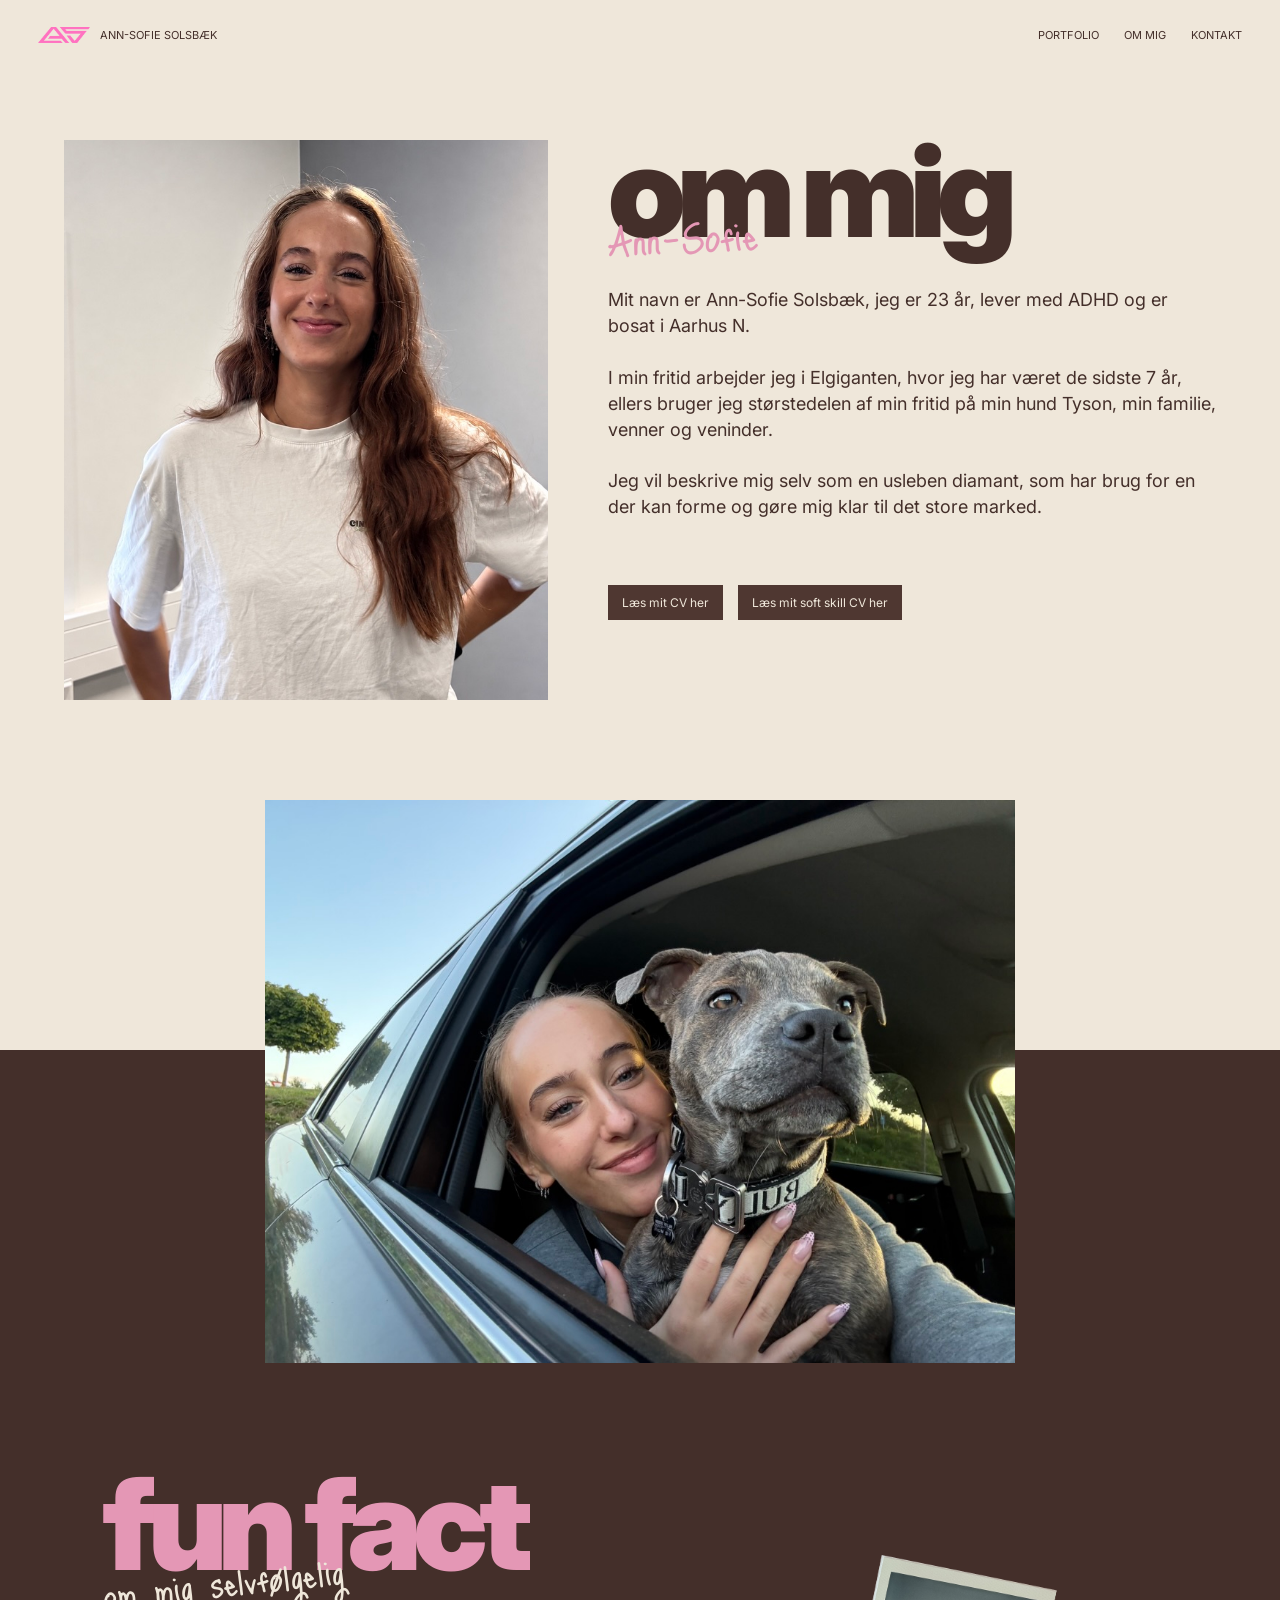
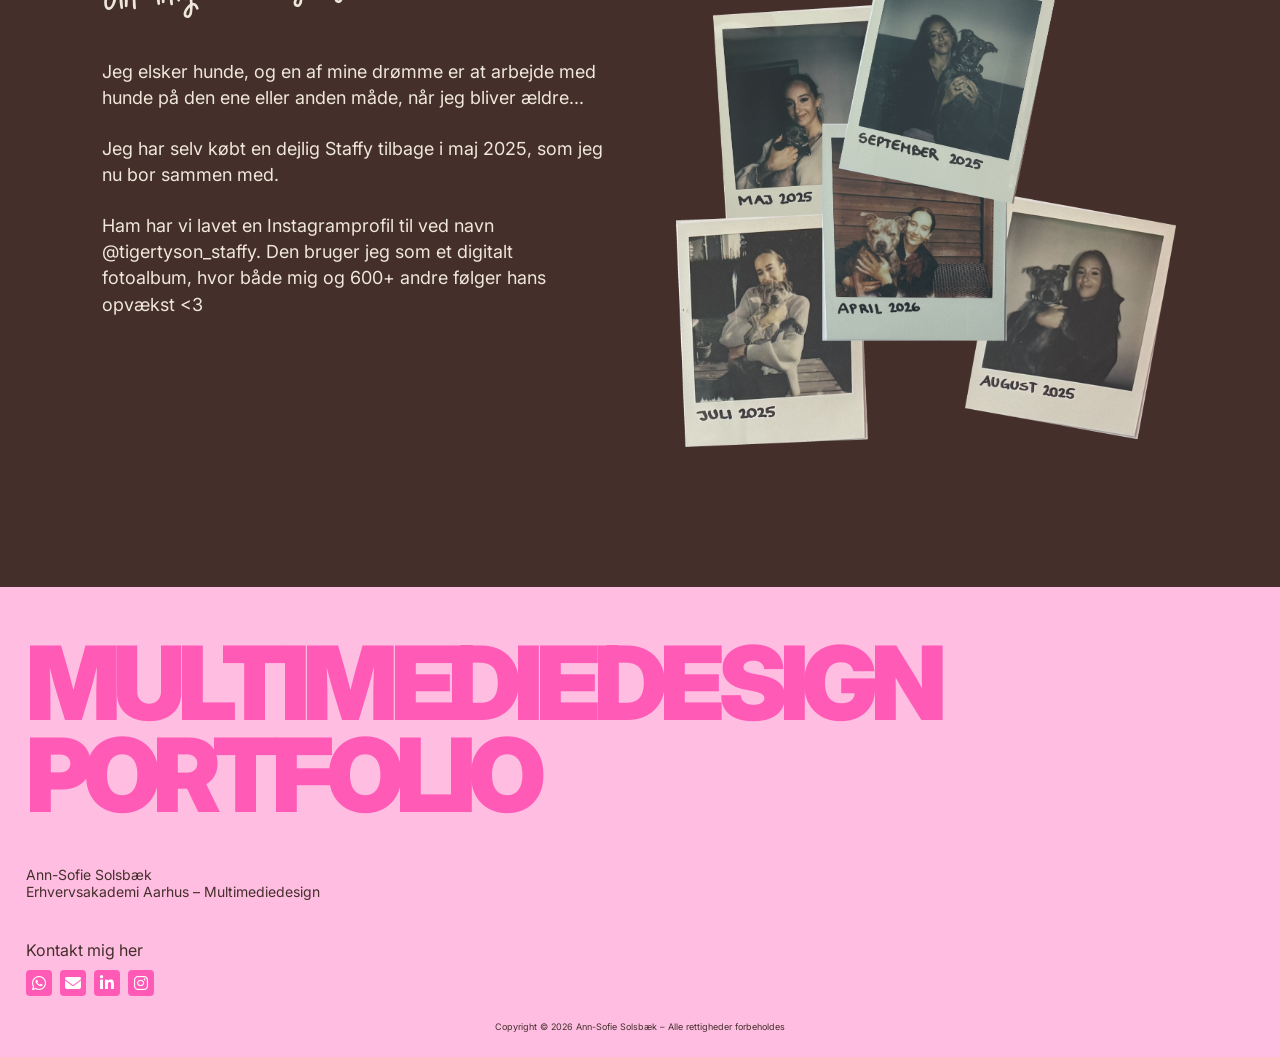
==== commit c76870f9: "rettelser af fejl" ====
--- a/om-mig.html
+++ b/om-mig.html
@@ -60,7 +60,11 @@
            OM MIG INTRO
       ================================================== -->
 
-      <section class="about-new-hero" data-nav-color="#EFE7DA">
+      <section
+        class="about-new-hero"
+        data-nav-color="#EFE7DA"
+        data-nav-text="#442F2A"
+      >
         <div class="about-new-image">
           <img src="img/portrait.jpeg" alt="Portræt af Ann-Sofie" />
         </div>
@@ -99,11 +103,17 @@
            BILLEDE
       ================================================== -->
 
-      <section class="about-photo-section" data-nav-color="#EFE7DA">
+      <section
+        class="about-photo-section"
+        data-nav-color="#EFE7DA"
+        data-nav-text="#442F2A"
+      >
         <div class="about-big-photo">
-          <div class="placeholder large-placeholder">
-            BILLEDE AF MIG OG TYSON
-          </div>
+          <img
+            src="img/mig-og-tyson.jpeg"
+            alt="Ann-Sofie sammen med sin hund Tyson"
+            class="about-tyson-photo"
+          />
         </div>
       </section>
 
@@ -111,14 +121,20 @@
            FUN FACT
       ================================================== -->
 
-      <section class="about-funfact-new" data-nav-color="#442F2A">
+      <section
+        class="about-funfact-new"
+        data-nav-color="#442F2A"
+        data-nav-text="#EFE7DA"
+      >
         <div class="about-funfact-title">
           <h2>fun fact</h2>
-          <span class="handwritten">om mig selvfølgelig</span>
+
+          <span class="handwritten fun-decorative"> om mig selvfølgelig </span>
         </div>
 
         <div class="about-funfact-grid">
-          <div class="about-funfact-text">
+          <!-- TEKST TIL VENSTRE -->
+          <div class="about-funfact-text bottom-about-text">
             <p>
               Jeg elsker hunde, og en af mine drømme er at arbejde med hunde på
               den ene eller anden måde, når jeg bliver ældre...
@@ -136,6 +152,7 @@
             </p>
           </div>
 
+          <!-- POLAROID TIL HØJRE -->
           <div class="about-funfact-image">
             <img src="img/tysonpol.png" alt="Polaroidbilleder af Tyson" />
           </div>
--- a/css/style.css
+++ b/css/style.css
@@ -2,7 +2,7 @@
    GOOGLE FONTS
 ================================================== */
 
-@import url("https://fonts.googleapis.com/css2?family=Inter:wght@400;700;900&family=Just+Me+Again+Down+Here&display=swap");
+@import url("https://fonts.googleapis.com/css2?family=Inter:wght@300;400;700;900&family=Just+Me+Again+Down+Here&display=swap");
 
 /* ==================================================
    FARVER
@@ -65,8 +65,6 @@
 /* ==================================================
    TYPOGRAFI
 ================================================== */
-
-/* Store overskrifter */
 
 .home-hero h1,
 .home-about-content h2,
@@ -81,10 +79,9 @@
 .footer h2 {
   font-family: "Inter", sans-serif;
   font-weight: 900;
+
   letter-spacing: -0.07em;
 }
-
-/* Dekorativ håndskrevet tekst */
 
 .handwritten,
 .home-hero-small-text,
@@ -92,6 +89,7 @@
 .portfolio-new-hero > p {
   font-family: "Just Me Again Down Here", cursive;
   font-weight: 400;
+
   line-height: 1;
 }
 
@@ -105,9 +103,9 @@
   z-index: 1000;
 
   width: 100%;
-  min-height: 70px;
-
-  padding: 0 2.5%;
+  height: 70px;
+
+  padding: 0 3%;
 
   background-color: var(--beige);
   color: var(--brown);
@@ -121,19 +119,53 @@
     color 0.3s ease;
 }
 
-.logo-container,
-.logo-container span,
-.nav-menu,
+/* LOGO */
+
+.logo-container {
+  display: flex;
+  align-items: center;
+
+  gap: 10px;
+
+  color: inherit;
+}
+
+.logo-container img {
+  width: 52px;
+  height: 52px;
+
+  object-fit: contain;
+}
+
+.logo-container span {
+  color: inherit;
+
+  font-size: 11px;
+  font-weight: 400;
+}
+
+/* NAVIGATION */
+
+.nav-menu {
+  display: flex;
+  align-items: center;
+
+  gap: 25px;
+
+  color: inherit;
+}
+
 .nav-link {
+  padding: 5px 0;
+
+  border: none;
+
+  background: transparent;
+
   color: inherit;
-}
-
-.nav-link {
-  border: none;
-
-  background: transparent;
 
   font-size: 11px;
+  font-weight: 400;
 
   cursor: pointer;
 }
@@ -149,7 +181,7 @@
 .contact-box {
   position: absolute;
 
-  right: 2.5%;
+  right: 3%;
   top: 70px;
 
   width: min(420px, 90vw);
@@ -157,6 +189,7 @@
   padding: 18px;
 
   display: none;
+
   align-items: center;
   justify-content: space-between;
 
@@ -222,6 +255,7 @@
   text-align: center;
 
   font-size: 12px;
+
   letter-spacing: 0.05em;
 }
 
@@ -264,26 +298,23 @@
   overflow: hidden;
 }
 
-/* PORTFOLIO */
-
 .home-hero h1 {
   width: 100%;
 
   color: var(--pink);
 
   font-family: "Inter", sans-serif;
-  font-size: clamp(150px, 23vw, 360px);
+  font-size: clamp(180px, 25vw, 400px);
   font-weight: 900;
 
   letter-spacing: -0.07em;
   line-height: 0.72;
 
   text-align: center;
-
   white-space: nowrap;
 }
 
-/* DEKORATIV TEKST ØVERST */
+/* Dekorativ tekst øverst */
 
 .home-hero-small-text {
   position: absolute;
@@ -293,7 +324,6 @@
 
   z-index: 2;
 
-  font-family: "Just Me Again Down Here", cursive;
   font-size: clamp(35px, 4vw, 65px);
 
   line-height: 0.85;
@@ -301,7 +331,7 @@
   transform: rotate(-8deg);
 }
 
-/* HILSEN */
+/* Hilsen */
 
 .home-signature {
   position: absolute;
@@ -311,16 +341,13 @@
 
   z-index: 2;
 
-  font-family: "Just Me Again Down Here", cursive;
   font-size: clamp(35px, 4vw, 65px);
 
-  line-height: 1;
-
   transform: rotate(-4deg);
 }
 
 /* ==================================================
-   FORSIDE - HEJ / OM MIG
+   FORSIDE - OM MIG
 ================================================== */
 
 .home-about {
@@ -340,8 +367,6 @@
   align-items: center;
 }
 
-/* BILLEDE */
-
 .home-about-image {
   display: flex;
   align-items: center;
@@ -356,23 +381,18 @@
 
   object-fit: cover;
 }
-
-/* OVERSKRIFT */
 
 .home-about-content h2 {
   margin-bottom: 40px;
 
   color: var(--pink);
 
-  font-family: "Inter", sans-serif;
-  font-size: clamp(60px, 7vw, 110px);
-  font-weight: 900;
-
-  letter-spacing: -0.07em;
+  font-size: clamp(55px, 5.5vw, 90px);
+
   line-height: 0.9;
 }
 
-/* DEN LYSERE TEKST UNDER HEJ */
+/* Inter Light */
 
 .home-about-intro {
   max-width: 650px;
@@ -405,8 +425,6 @@
   background-color: var(--blue);
 }
 
-/* HEADING */
-
 .section-heading-center {
   margin-bottom: 50px;
 
@@ -414,32 +432,30 @@
 }
 
 .section-heading-center h2 {
-  font-family: "Inter", sans-serif;
   font-size: clamp(95px, 12vw, 180px);
-  font-weight: 900;
-
-  letter-spacing: -0.07em;
+
   line-height: 0.75;
 }
 
-/* HARD VS SOFT */
+/* hard vs. soft */
 
 .section-heading-center .handwritten {
   display: block;
 
-  margin-top: 20px;
+  margin-top: -20px;
 
   color: var(--pink);
 
-  font-family: "Just Me Again Down Here", cursive;
   font-size: clamp(40px, 4vw, 65px);
 
-  line-height: 1;
-
-  transform: none;
-}
-
-/* TO KOLONNER */
+  position: relative;
+
+  left: -100px;
+
+  transform: rotate(4deg);
+}
+
+/* skill-kolonner */
 
 .skills-grid {
   width: 100%;
@@ -458,13 +474,10 @@
 
 .skill-column {
   display: flex;
-
   flex-direction: column;
 
   align-items: center;
 }
-
-/* BILLEDBOKS */
 
 .skills-box {
   width: 100%;
@@ -489,8 +502,6 @@
   object-fit: contain;
 }
 
-/* TEKST UNDER BILLEDERNE */
-
 .skill-caption {
   width: 100%;
 
@@ -505,19 +516,26 @@
   line-height: 1;
 }
 
+.skill-column:first-child .skill-caption {
+  margin-top: -55px;
+
+  position: relative;
+  left: -25px;
+
+  transform: rotate(-4deg);
+}
+
 /* ==================================================
    FORSIDE - PROJEKTER
 ================================================== */
 
 .home-projects {
-  padding: 100px 7% 120px;
+  padding: 100px 7% 50px;
 
   background-color: var(--brown);
   color: var(--beige);
 }
 
-/* OVERSKRIFT */
-
 .home-projects-heading {
   width: 100%;
   max-width: 1250px;
@@ -532,20 +550,11 @@
 .home-projects-heading h2 {
   color: var(--pink);
 
-  font-family: "Inter", sans-serif;
   font-size: clamp(55px, 7vw, 110px);
-  font-weight: 900;
-
-  letter-spacing: -0.07em;
+
   line-height: 0.9;
-}
-
-/*
-   Denne span indeholder:
-   favorit
-   +
-   projekter
-*/
+  text-align: right;
+}
 
 .favorite-project-word {
   position: relative;
@@ -553,24 +562,23 @@
   display: inline-block;
 }
 
-/* FAVORIT */
-
 .favorite-project-word .handwritten {
   position: absolute;
 
-  top: -0.75em;
-  left: 0.05em;
-
+  top: -0.55em;
+  left: -0.15em;
   color: var(--beige);
 
-  font-family: "Just Me Again Down Here", cursive;
   font-size: 0.55em;
-  font-weight: 400;
 
   letter-spacing: 0;
-  line-height: 1;
-
-  transform: rotate(-4deg);
+
+  transform: rotate(-8deg);
+}
+
+.project-heading-line {
+  display: block;
+  white-space: nowrap;
 }
 
 /* ==================================================
@@ -589,15 +597,9 @@
 
   gap: 7%;
 
-  /*
-    VIGTIG:
-    Teksten starter ved toppen af billedet.
-  */
   align-items: start;
 }
 
-/* BILLEDER */
-
 .home-project-image {
   width: 100%;
 }
@@ -611,8 +613,6 @@
 
   margin: 0;
 }
-
-/* DE TO PLAKATER */
 
 .project-posters {
   display: grid;
@@ -632,8 +632,6 @@
   object-fit: contain;
 }
 
-/* TEKST */
-
 .home-project-text {
   align-self: start;
 
@@ -645,11 +643,11 @@
 
   color: var(--beige);
 
-  font-family: "Inter", sans-serif;
   font-size: clamp(30px, 3vw, 48px);
   font-weight: 900;
 
   letter-spacing: -0.07em;
+
   line-height: 1;
 }
 
@@ -672,7 +670,7 @@
 .home-more {
   min-height: 800px;
 
-  padding: 160px 20px;
+  padding: 180px 20px;
 
   background-color: var(--blue);
 
@@ -685,8 +683,6 @@
 
   text-align: center;
 }
-
-/* DEKORATIV TEKST */
 
 .home-more .handwritten {
   margin-bottom: 20px;
@@ -696,15 +692,9 @@
   font-size: clamp(40px, 4vw, 65px);
 }
 
-/* PORTFOLIO + OM MIG */
-
 .home-more a {
-  font-family: "Inter", sans-serif;
-
   font-size: clamp(90px, 12vw, 180px);
-  font-weight: 900;
-
-  letter-spacing: -0.07em;
+
   line-height: 0.82;
 }
 
@@ -729,7 +719,7 @@
 
   gap: 60px;
 
-  align-items: center;
+  align-items: start;
 }
 
 .about-new-image img {
@@ -756,11 +746,13 @@
   position: absolute;
 
   left: 0;
-  bottom: -15px;
+  bottom: -20px;
 
   color: var(--pink);
 
   font-size: clamp(35px, 4vw, 60px);
+
+  transform: rotate(-2deg);
 }
 
 .about-new-text p {
@@ -774,7 +766,7 @@
 }
 
 .about-buttons {
-  margin-top: 35px;
+  margin-top: 65px;
 
   display: flex;
 
@@ -802,15 +794,14 @@
 }
 
 .about-big-photo {
-  max-width: 900px;
-
+  max-width: 750px;
   margin: 0 auto;
 }
 
-.large-placeholder {
-  min-height: 520px;
-
-  background: #d8d0c5;
+.about-tyson-photo {
+  width: 100%;
+  height: auto;
+  display: block;
 }
 
 /* ==================================================
@@ -821,7 +812,7 @@
   background: var(--brown);
   color: var(--beige);
 
-  padding: 80px 8% 120px;
+  padding: 80px 8% 40px;
 }
 
 .about-funfact-title {
@@ -865,6 +856,36 @@
   line-height: 1.45;
 }
 
+/* "om mig selvfølgelig" */
+
+.fun-decorative {
+  transform: rotate(-6deg);
+}
+
+/* Teksten til venstre */
+
+/* Teksten til venstre */
+.bottom-about-text {
+  transform: translateY(-100px);
+}
+
+/* Polaroid-billedet til højre */
+.about-funfact-image {
+  display: flex;
+  justify-content: center;
+  align-items: center;
+
+  transform: translateY(-100px);
+}
+
+.about-funfact-image img {
+  width: 100%;
+  max-width: 500px;
+  height: auto;
+
+  object-fit: contain;
+}
+
 /* ==================================================
    PORTFOLIO HERO
 ================================================== */
@@ -892,8 +913,6 @@
   display: block;
 
   color: var(--pink);
-
-  font-family: "Inter", sans-serif;
 
   font-size: clamp(45px, 7vw, 100px);
 
@@ -987,10 +1006,6 @@
   color: var(--brown);
 }
 
-/* ==================================================
-   CASE OVERSKRIFTER
-================================================== */
-
 .case-heading {
   position: relative;
 
@@ -1019,10 +1034,6 @@
   right: 5%;
 }
 
-/* ==================================================
-   CASE GRID
-================================================== */
-
 .case-grid {
   display: grid;
 
@@ -1088,10 +1099,6 @@
   max-height: 430px;
 }
 
-/* ==================================================
-   CASE KNAPPER
-================================================== */
-
 .case-buttons {
   display: flex;
 
@@ -1122,10 +1129,6 @@
   color: var(--beige);
 }
 
-/* ==================================================
-   INSTAGRAM GRID
-================================================== */
-
 .instagram-grid {
   display: grid;
 
@@ -1262,7 +1265,6 @@
   height: 26px;
 
   display: flex;
-
   align-items: center;
   justify-content: center;
 
@@ -1293,13 +1295,6 @@
     grid-template-columns: 1fr;
   }
 
-  .home-project-row.reverse .home-project-text,
-  .home-project-row.reverse .home-project-image,
-  .reverse-grid .case-text,
-  .reverse-grid .case-media {
-    order: initial;
-  }
-
   .skills-grid {
     grid-template-columns: 1fr;
   }
@@ -1332,19 +1327,22 @@
 
 @media (max-width: 600px) {
   .navbar {
-    min-height: 60px;
+    height: 60px;
+
+    padding: 0 4%;
+  }
+
+  .logo-container img {
+    width: 42px;
+    height: 42px;
   }
 
   .logo-container span {
     display: none;
   }
 
-  .logo-container img {
-    width: 40px;
-  }
-
   .nav-menu {
-    gap: 8px;
+    gap: 10px;
   }
 
   .nav-link {
@@ -1355,21 +1353,13 @@
     top: 60px;
   }
 
-  /* FORSIDE HERO */
-
   .home-hero {
     min-height: 430px;
   }
 
   .home-hero h1 {
-    margin-top: 90px;
-
     font-size: 90px;
-
-    letter-spacing: -0.07em;
-  }
-
-  /* GENEREL PADDING */
+  }
 
   .home-about,
   .home-skills,
@@ -1393,8 +1383,6 @@
     font-size: 60px;
   }
 
-  /* OM MIG */
-
   .about-title-wrap h1 {
     font-size: 70px;
   }
@@ -1404,8 +1392,6 @@
     font-size: 15px;
   }
 
-  /* PORTFOLIO */
-
   .portfolio-new-hero {
     min-height: 560px;
   }
@@ -1416,8 +1402,6 @@
 
   .portfolio-new-title h1 {
     font-size: 95px;
-
-    letter-spacing: -0.07em;
   }
 
   .portfolio-new-hero > p {
@@ -1434,16 +1418,12 @@
     font-size: 10px;
   }
 
-  /* CASES */
-
   .case-heading h2 {
     font-size: 55px;
-
-    letter-spacing: -0.07em;
   }
 
   .two-images,
-  .image-row {
+  .project-posters {
     grid-template-columns: 1fr;
   }
 
@@ -1451,17 +1431,11 @@
     grid-template-columns: 1fr 1fr;
   }
 
-  /* POPUP */
-
   .project-popup-box {
     padding: 60px 25px;
   }
 
-  /* FOOTER */
-
   .footer h2 {
     font-size: 45px;
-
-    letter-spacing: -0.07em;
-  }
-}
+  }
+}
